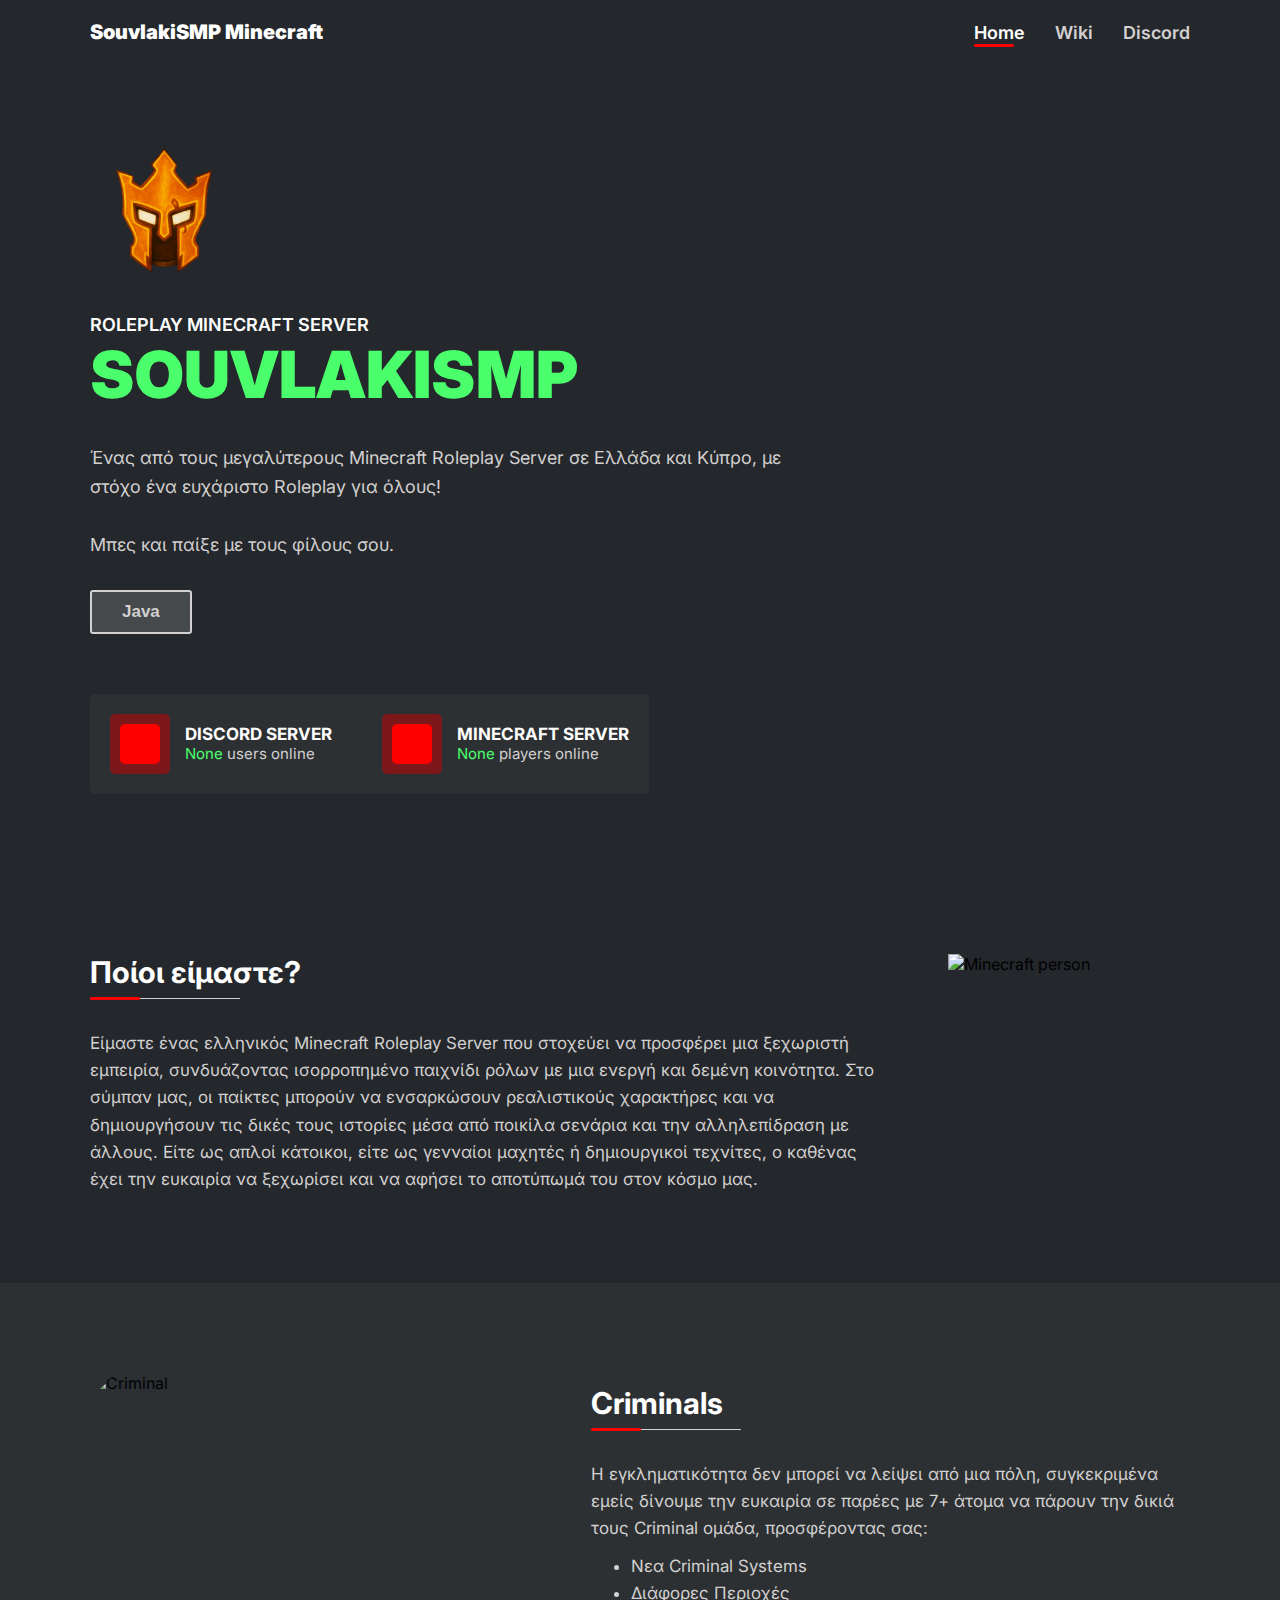
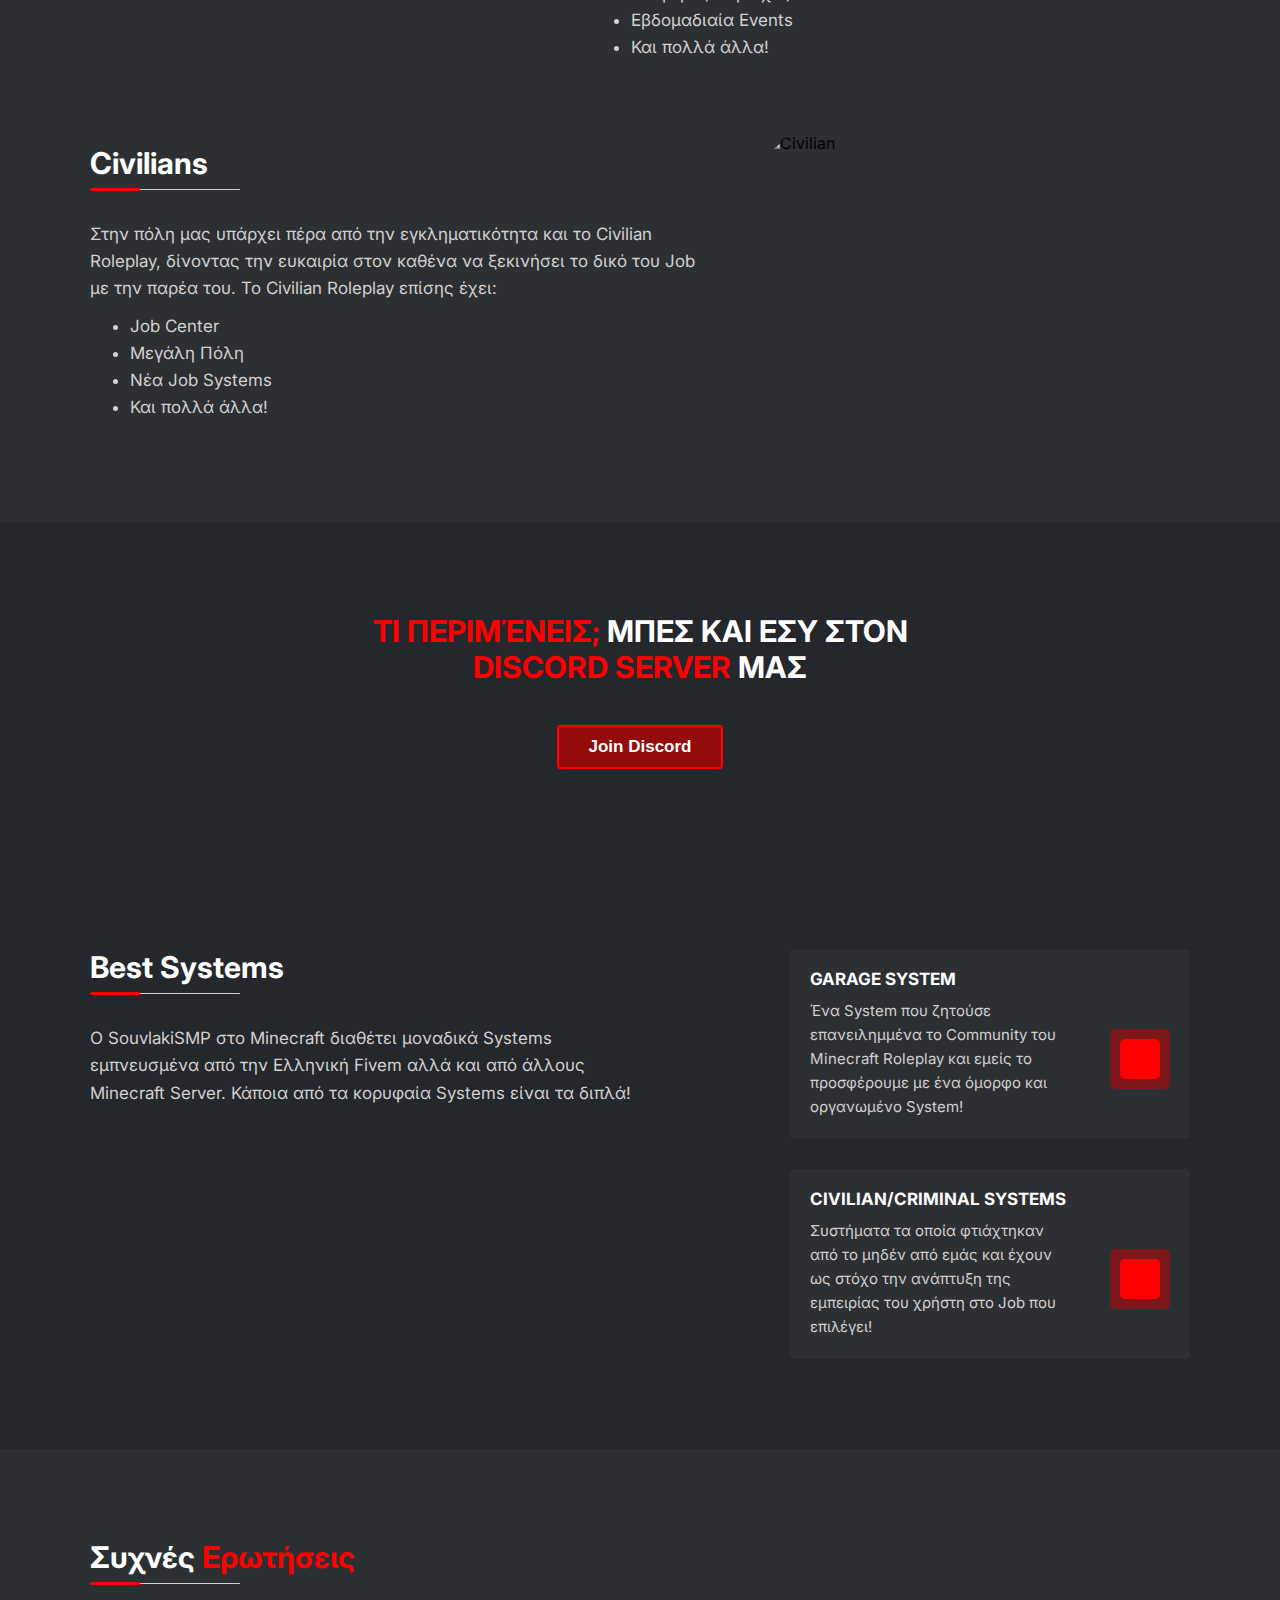
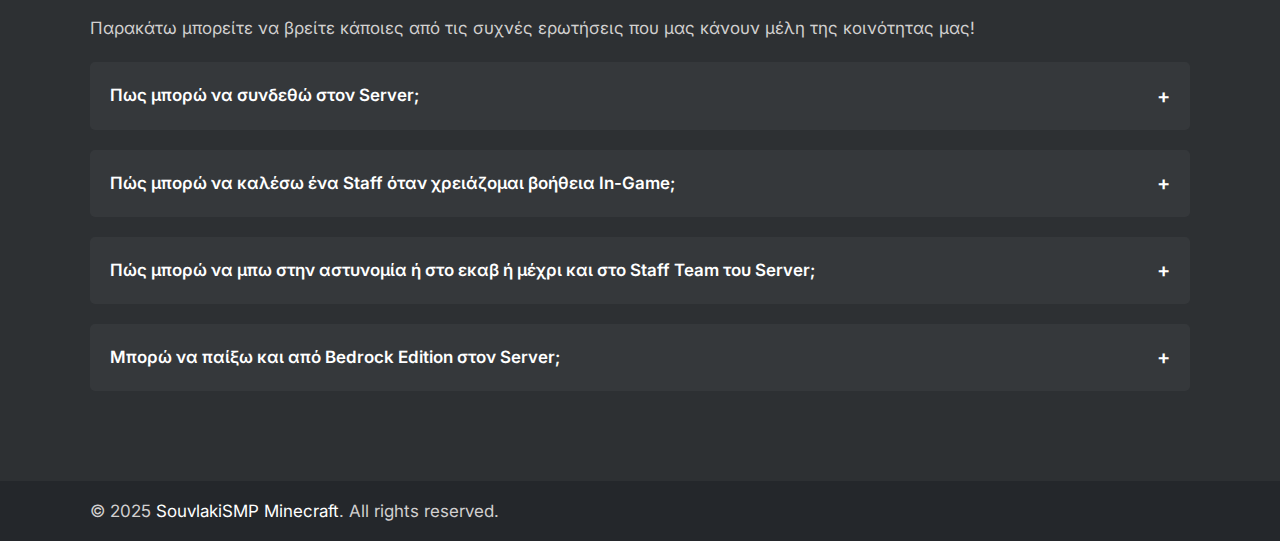
==== index.html @ 3888d5bf "index.html" ====
<!doctype html>
<html lang="en">
<head>
    <meta charset="UTF-8">
    <meta name="viewport" content="width=device-width, user-scalable=no, initial-scale=1.0, maximum-scale=1.0, minimum-scale=1.0">
    <meta http-equiv="X-UA-Compatible" content="ie=edge">

    <link rel="icon" href="images/logo.png">
    <meta name="description" content="One of the biggest Minecraft Roleplay Servers in Greece and Cyprus!">
    <meta name="author" content="Greep Project">

    <link rel="stylesheet" href="global.css">
    <link rel="stylesheet" href="home.css">

    <title>Souvlaki SMP Minecraft | Home</title>
</head>
<body>
    <!--Navbar-->
    <div class="navbar">
        <div class="menu-mobile">
            <a href='/'>
                <div class="logo">
                    <h3 class="server-name">ExampleName</h3>
                </div>
            </a>

            <div class="hamburger">
                <i class="fa-solid fa-bars"></i>
            </div>
        </div>
        <div class="links">
            <a href="#" class="link active">Home</a>
            <a class='link' href='/wiki'>Wiki</a>
            <a href="https://dsc.gg/souvlaki" class="link">Discord</a>
        </div>
    </div>

    <!--Header-->
    <section id="header">
        <div class="content">
            <div class="left">
                <img src="images/logo.png" alt="Server logo" class="logo-img logo-img-header">
                <div class="server-name">
                    <p>Roleplay Minecraft Server</p>
                    <h1 class="minecraft-server-ip">Souvlaki SMP</h1>
                </div>
                <p class="server-description">
                    Ένας από τους μεγαλύτερους Minecraft Roleplay Server σε Ελλάδα και Κύπρο, με στόχο ένα ευχάριστο Roleplay για όλους!
                    <br><br>Μπες και παίξε με τους φίλους σου.
                </p>
                <div class="buttons">
                    <a href="https://java-for-minecraft.com/en/"><button class="how-to-join">Java</button></a>
                </div>
                <p class="ip-copied">Started downloading the Launcher!</p>
            </div>

            <div class="right">

                <div class="stats">
                    <div class="stat">
                        <div class="icon">
                            <i class="fa-brands fa-discord"></i>
                        </div>
                        <div class="texts">
                            <h5 class="stat-title">Discord server</h5>
                            <p><span class="stat-number discord-online-users">None</span> users online</p>
                        </div>
                    </div>
                    <div class="stat">
                        <div class="icon">
                            <i class="fa-solid fa-server"></i>
                        </div>
                        <div class="texts">
                            <h5 class="stat-title">Minecraft server</h5>
                            <p><span class="stat-number minecraft-online-players">None</span> players online</p>
                        </div>
                    </div>
                </div>
            </div>
        </div>
    </section>

    <!--About us-->
    <section id="about">
        <div class="content">
            <div class="left">
                <h2 class="section-title">Ποίοι είμαστε?</h2>
                <p class="about-us">Είμαστε ένας ελληνικός Minecraft Roleplay Server που στοχεύει να προσφέρει μια ξεχωριστή εμπειρία, συνδυάζοντας ισορροπημένο παιχνίδι ρόλων με μια ενεργή και δεμένη κοινότητα. Στο σύμπαν μας, οι παίκτες μπορούν να ενσαρκώσουν ρεαλιστικούς χαρακτήρες και να δημιουργήσουν τις δικές τους ιστορίες μέσα από ποικίλα σενάρια και την αλληλεπίδραση με άλλους. Είτε ως απλοί κάτοικοι, είτε ως γενναίοι μαχητές ή δημιουργικοί τεχνίτες, ο καθένας έχει την ευκαιρία να ξεχωρίσει και να αφήσει το αποτύπωμά του στον κόσμο μας. </p>
            </div>

            <div class="right">
                <img src="images/about-section-person-image.png" alt="Minecraft person">
                <div class="img-background"></div>
            </div>
        </div>
    </section>

    <!--Mini games-->
    <section id="minigames">
        <div class="content miniGames-list">
            <div class="game">
                <img src="images/criminal.png" alt="Criminal">

                <div class="info">
                    <h2 class="section-title">Criminals</h2>
                    <div class="game-description">
                        <p>Η εγκληματικότητα δεν μπορεί να λείψει από μια πόλη, συγκεκριμένα εμείς δίνουμε την ευκαιρία σε παρέες με 7+ άτομα να πάρουν την δικιά τους Criminal ομάδα, προσφέροντας σας:</p>
                        <ul class="services">
                            <li class="service">Νεα Criminal Systems</li>
                            <li class="service">Διάφορες Περιοχές</li>
                            <li class="service">Εβδομαδιαία Events</li>
                            <li class="service">Και πολλά άλλα!</li>
                        </ul>
                    </div>
                </div>
            </div>

            <div class="game">
                <img src="images/civilian.png" alt="Civilian">

                <div class="info">
                    <h2 class="section-title">Civilians
                    </h2>
                    <div class="game-description">
                        <p>Στην πόλη μας υπάρχει πέρα από την εγκληματικότητα και το Civilian Roleplay, δίνοντας την ευκαιρία στον καθένα να ξεκινήσει το δικό του Job με την παρέα του. Το Civilian Roleplay επίσης έχει:</p>
                        <ul class="services">
                            <li class="service">Job Center</li>
                            <li class="service">Μεγάλη Πόλη</li>
                            <li class="service">Νέα Job Systems</li>
                            <li class="service">Και πολλά άλλα!</li>
                        </ul>
                    </div>
                </div>
            </div>
        </div>
    </section>

    <!--Discord-->
    <section id="discord">
        <div class="content">
            <h2 class="section-title"><span>ΤΙ ΠΕΡΙΜΈΝΕΙΣ;</span> ΜΠΕΣ ΚΑΙ ΕΣΥ ΣΤΟΝ<br> <span>DISCORD SERVER</span> ΜΑΣ</h2>
            <a href="https://dsc.gg/souvlaki" class="discord-link"><button class="join-discord">Join Discord</button></a>
        </div>
    </section>

    <!--Vote (max 2 vote sites)-->
    <section id="vote">
        <div class="content">
            <div class="info">
                <h2 class="section-title">Best Systems</h2>
                <p class="section-description">Ο  SouvlakiSMP στο Minecraft διαθέτει μοναδικά Systems εμπνευσμένα από την Ελληνική Fivem αλλά και από άλλους Minecraft Server. Κάποια από τα κορυφαία Systems είναι τα διπλά!</p>
            </div>

            <div class="links voteLinks">
                <a href="#" class="url">
                    <div class="link">
                        <h5>garage system</h5>
                        <div class="link-description">
                            <p class="description">Ένα System που ζητούσε επανειλημμένα το Community του Minecraft Roleplay και εμείς το προσφέρουμε με ένα όμορφο και οργανωμένο System!</p>
                            <div class="icon">
                                <i class="fa-solid fa-circle-arrow-right"></i>
                            </div>
                        </div>
                    </div>
                </a>

                <a href="#" class="url">
                    <div class="link">
                        <h5>Civilian/Criminal Systems</h5>
                        <div class="link-description">
                            <p class="description">Συστήματα τα οποία φτιάχτηκαν από το μηδέν από εμάς και έχουν ως στόχο την ανάπτυξη της εμπειρίας του χρήστη στο Job που επιλέγει!</p>
                            <div class="icon">
                                <i class="fa-solid fa-circle-arrow-right"></i>
                            </div>
                        </div>
                    </div>
                </a>
            </div>
        </div>
    </section>

    <!--FAQs-->
    <section id="faq">
        <div class="content">
            <div class="info">
                <h2 class="section-title">Συχνές <span>Ερωτήσεις</span></h2>
                <p class="section-description">Παρακάτω μπορείτε να βρείτε κάποιες από τις συχνές ερωτήσεις που μας κάνουν μέλη της κοινότητας μας!</p>
            </div>

            <div class="accordion faqList">
                <div class="accordion-item">
                    <div class="accordion-item-header">
                        Πως μπορώ να συνδεθώ στον Server;
                    </div>
                    <div class="accordion-item-body">
                        <div class="accordion-item-body-content">
                            Κατεβάζοντας το Launcher από το παραπάνω κουμπί της ιστοσελίδας (σε περίπτωση που δεν έχετε Java πρέπει να κατεβάσετε και το Java - είναι το διπλανό κουμπί). Αυτόματα όταν κατεβάσετε το Launcher θα σας κατέβουν τα αρχεία του Server. Τέλος τρέχοντας το Launcher και πατώντας το κουμπί Connect μπαίνετε στον Server μας!
                        </div>
                    </div>
                </div>

                <div class="accordion-item">
                    <div class="accordion-item-header">
                        Πώς μπορώ να καλέσω ένα Staff όταν χρειάζομαι βοήθεια In-Game;
                    </div>
                    <div class="accordion-item-body">
                        <div class="accordion-item-body-content">
                            Μπορείς να κάνεις το command /report και κάποιο staff θα σε εξυπηρέτηση σύντομα.
                        </div>
                    </div>
                </div>

                <div class="accordion-item">
                    <div class="accordion-item-header">
                        Πώς μπορώ να μπω στην αστυνομία ή στο εκαβ ή μέχρι και στο Staff Team του Server;
                    </div>
                    <div class="accordion-item-body">
                        <div class="accordion-item-body-content">
                            Κάνοντας μια αίτηση. Τις αιτήσεις μπορείς να τις βρεις στον Discord Server μας.
                        </div>
                    </div>
                </div>

                <div class="accordion-item">
                    <div class="accordion-item-header">
                        Μπορώ να παίξω και από Bedrock Edition στον Server;
                    </div>
                    <div class="accordion-item-body">
                        <div class="accordion-item-body-content">
                            Δυστυχώς δεν μπορείς να παίξεις καθώς το λογισμικό του Server δεν υποστηρίζει αυτήν την λειτουργία προς το παρόν.
                        </div>
                    </div>
                </div>
            </div>
        </div>
    </section>

    <!--Footer-->
    <footer id="footer">
        <p class="copyright">&copy; 2025 <span class="server-name-footer">SouvlakiSMP Minecraft</span>. All rights reserved.</p>
        <div class="social-links">
            <a href="https://www.tiktok.com/@mostwanted_minecraft?_t=ZN-8vSM2s3spbK&_r=1" class="link tiktok-link"><i class="fa-brands fa-tiktok"></i></a>
            <a href="https://discord.gg/XGAUFCphBN" class="link discord-link-footer"><i class="fa-brands fa-discord"></i></a>
        </div>
    </footer>
</body>
<script src="script.js"></script>
<script src="https://kit.fontawesome.com/cbf5ee59c8.js" crossorigin="anonymous"></script>
</html>
---- global.css ----
@import url('https://fonts.googleapis.com/css2?family=Inter:wght@100;200;300;400;500;600;700;800;900&display=swap'); /*font-family: 'Inter', sans-serif;*/

* {
  margin: 0;
  padding: 0;
  box-sizing: border-box;
  scroll-behavior: smooth;
}

:root {
  --main-font: 'Inter', sans-serif;
  --main-color: #ff0000;
  --background-color: #24272B;
  --white-color: #FFFFFF;
  --black-color: #000000;
  --description-color: #D2D0D0;

  --green-color: #4AFF6B;
  --ip-copied-background: rgba(74, 255, 107, 0.17);
  --ip-copied-icon-background: rgba(74, 255, 107, 0.5);

  --copy-ip-button-background: rgba(197, 0, 0, 0.7);
  --how-to-join-button-background: rgba(210, 208, 208, 0.2);
  --stats-background: rgba(210, 208, 208, 0.05);
  --stat-icon-background-2: rgba(204, 0, 0, 0.5);

  --scroll-bar: rgba(210, 208, 208, 0.3);
  --scroll-bar-hover: #555555FF;

  --red-color: #FF7C7C;
  --warning-background: rgba(255, 124, 124, 0.17);
  --warning-icon-background: rgba(255, 124, 124, 0.5);
  --warning-color: #F5C1C1;

  /*Admin-Team rank colors*/
  --default-rank-color: rgba(210, 208, 208, 0.3);
}

body {
  background: var(--background-color);
  font-family: var(--main-font);
}

/*Navbar*/
.navbar {
  display: flex;
  width: 100%;
  flex-direction: row;
  justify-content: space-between;
  align-items: center;
  padding: 20px 150px;
  background: var(--background-color);
  transition: 0.3s ease-in-out;
}

.navbar a {
  text-decoration: none;
}

.navbar .menu-mobile {
  display: flex;
  flex-direction: row;
  justify-content: space-between;
  align-items: center;
}

.navbar .menu-mobile .logo {
  display: flex;
  flex-direction: row;
  justify-content: left;
  align-items: center;
  gap: 10px;
}

.navbar .menu-mobile .logo img {
  max-width: 40px;
  height: auto;
}

.navbar .menu-mobile .logo h3 {
  color: var(--white-color);
  font-weight: 900;
  font-size: 20px;
}

.navbar .links {
  display: flex;
  flex-direction: row;
  gap: 30px;
  transition: 0.3s ease-in-out;
}

.navbar .links .link {
  color: var(--description-color);
  font-size: 18px;
  font-weight: 600;
  text-decoration: none;
  position: relative;
  transition: 0.2s;
}

.navbar .links .link.active {
  color: var(--white-color);
}

.navbar .links .link.active::after {
  content: "";
  position: absolute;
  bottom: -4px;
  left: 0;
  width: 40px;
  height: 3px;
  border-radius: 5px;
  background: var(--main-color);
}

.navbar .links .link:not(.active):hover {
  color: var(--white-color);
}

.navbar .menu-mobile .hamburger {
  color: var(--white-color);
  font-size: 20px;
  cursor: pointer;
  transition: 0.5s;
  display: none;
}

.navbar .menu-mobile .hamburger:hover {
  opacity: 0.8;
}

.navbar.active {
  max-height: 1000px;
}

.navbar.active .links {
  opacity: 1;
  z-index: 2;
}

/*Footer*/
#footer {
  padding: 20px 150px;
  width: 100%;
  display: flex;
  flex-direction: row;
  justify-content: space-between;
}

#footer p {
  color: var(--description-color);
  font-size: 17px;
}

#footer p span {
  color: var(--white-color);
}

#footer .social-links {
  display: flex;
  flex-direction: row;
  gap: 15px;
}

#footer .social-links .link {
  color: var(--description-color);
  text-decoration: none;
  font-size: 20px;
  transition: 0.2s;
}

#footer .social-links .link:hover {
  color: var(--white-color);
}

/*Scrollbar*/
::-webkit-scrollbar {
  width: 5px;
}

::-webkit-scrollbar-track {
  background: var(--stats-background);
}

::-webkit-scrollbar-thumb {
  background: var(--scroll-bar);
}

::-webkit-scrollbar-thumb:hover {
  background: var(--scroll-bar-hover);
}

/*Other*/
section:not(#header) .content {
  padding: 90px 150px;
  width: 100%;
}

/*Responsive*/
@media screen and (max-width: 1625px) {
  .navbar {
    padding: 20px 90px;
  }
}

@media screen and (max-width: 819px) {
  .navbar {
    padding: 20px 30px;
  }
}

@media screen and (max-width: 867px) {
  .navbar {
    flex-direction: column;
    gap: 30px;
    max-height: 90px;
  }

  .navbar .menu-mobile {
    width: 100%;
  }

  .navbar .menu-mobile .hamburger {
    display: flex;
  }

  .navbar .links {
    flex-direction: column;
    order: 2;
    width: 100%;
    opacity: 0;
    z-index: -1;
  }
}

@media screen and (max-width: 1625px) {
  section:not(#header) .content {
    padding: 90px;
  }

  #footer {
    padding: 20px 90px;
  }
}

@media screen and (max-width: 819px) {
  section:not(#header) .content {
    padding: 50px 30px;
  }

  #footer {
    padding: 20px 30px;
  }
}

@media screen and (max-width: 564px) {
  #footer {
    flex-direction: column;
    gap: 30px;
    align-items: center;
    justify-content: center;
    text-align: center;
  }
}
---- home.css ----
@import "css/global.css";

/*Header*/
#header {
    background: url("images/banner.png") no-repeat fixed center;
    min-width: 100%;
    min-height: 800px;
    height: 80vh;
    background-size: cover;
    -moz-background-size: cover;
    -o-background-size: cover;
    -webkit-background-size: cover;
    z-index: 0;
    display: flex;
    align-items: center;
    opacity: 1;
}

#header .content {
    display: flex;
    flex-direction: row;
    justify-content: space-between;
    align-items: center;
    padding: 150px;
    width: 100%;
    height: 620px;
    position: relative;
}

#header .content .left .ip-copied {
    color: var(--green-color);
    background: var(--ip-copied-background);
    padding: 10px 20px;
    width: fit-content;
    border-radius: 5px;
    font-size: 17px;
    display: none;
}

#header .content .left .ip-copied.active {
    display: flex;
}

#header .content .left .ip-copied.error {
    background: var(--warning-background);
    color: var(--red-color);
}

#header .content .left {
    display: flex;
    flex-direction: column;
    gap: 20px;
}

#header .content .left .server-name {
    display: flex;
    flex-direction: column;
}

#header .content .left .server-name p {
    color: var(--white-color);
    text-transform: uppercase;
    font-size: 18px;
    font-weight: 600;
}

#header .content .left .server-name h1 {
    color: var(--green-color);
    text-transform: uppercase;
    font-size: 65px;
    font-weight: 900;
}

#header .content .left .server {
    color: var(--main-color);
    text-transform: uppercase;
    font-size: 50px;
    font-weight: 600;
}

#header .content .left .server-name2 {
    color: var(--white-color);
    text-transform: uppercase;
    font-size: 18px;
    font-weight: 400;
}

#header .content .left .server-description {
    color: var(--description-color);
    font-size: 18px;
    font-weight: 400;
    max-width: 700px;
    line-height: 1.6;
}

#header .content .left .buttons {
    display: flex;
    flex-direction: row;
    gap: 20px;
}

#header .content .left .buttons .copy-ip {
    background: var(--copy-ip-button-background);
    border: 2px solid var(--main-color);
    border-radius: 3px;
    padding: 10px 30px;
    color: var(--white-color);
    font-size: 17px;
    font-weight: 600;
    cursor: pointer;
    transition: 0.2s;
}

#header .content .left .buttons .copy-ip:hover {
    opacity: 0.8;
}

#header .content .left .buttons .how-to-join {
    background: var(--how-to-join-button-background);
    border: 2px solid var(--description-color);
    border-radius: 3px;
    padding: 10px 30px;
    color: var(--description-color);
    font-size: 17px;
    font-weight: 600;
    cursor: pointer;
    transition: 0.2s;
    width: 100%;
}

#header .content .left .buttons .how-to-join:hover {
    opacity: 0.8;
}

#header .content .right {
    display: flex;
    flex-direction: column;
    justify-content: space-between;
    align-items: center;
    height: 100%;
}

#header .content .left .logo-img {
    max-width: 150px;
    transform: translatey(0px);
    animation: float 4s ease-in-out infinite;
}

#header .content .right .stats {
    display: flex;
    flex-direction: row;
    gap: 50px;
    background: var(--stats-background);
    padding: 20px;
    border-radius: 5px;
}

#header .content .right .stats .stat {
    display: flex;
    flex-direction: row;
    gap: 15px;
    justify-content: center;
    align-items: center;
}

#header .content .right .stats .stat .icon {
    border-radius: 5px;
    background: var(--stat-icon-background-2);
    padding: 10px;
    transition: .2s ease-in-out;
}

#header .content .right .stats .stat .icon i {
    display: flex;
    justify-content: center;
    align-items: center;
    width: 40px;
    height: 40px;
    font-size: 20px;
    position: relative;
    background: var(--main-color);
    color: var(--white-color);
    border-radius: 5px;
}

#header .content .right .stats .stat:hover .icon {
    transform: scale(1.1);
}

#header .content .right .stats .stat .texts {
    height: 100%;
    display: flex;
    flex-direction: column;
    justify-content: center;
}

#header .content .right .stats .stat .texts h5 {
    color: var(--white-color);
    text-transform: uppercase;
    font-size: 17px;
    font-weight: 700;
}

#header .content .right .stats .stat .texts p {
    color: var(--description-color);
    font-size: 15px;
    font-weight: 400;
}

#header .content .right .stats .stat .texts p span {
    color: var(--green-color);
}

/*About*/
#about .content {
    display: flex;
    flex-direction: row;
    justify-content: space-between;
    width: 100%;
}

#about .content .left {
    display: flex;
    flex-direction: column;
    height: 100%;
    justify-content: space-between;
    gap: 40px;
}

#about .content .left .section-title {
    font-size: 30px;
    font-weight: 700;
    color: var(--white-color);
    position: relative;
}

#about .content .left .section-title::before {
    content: "";
    position: absolute;
    bottom: -9px;
    left: 0;
    width: 150px;
    height: 1px;
    border-radius: 5px;
    background: var(--description-color);
}

#about .content .left .section-title::after {
    content: "";
    position: absolute;
    bottom: -10px;
    left: 0;
    width: 50px;
    height: 3px;
    border-radius: 5px;
    background: var(--main-color);
}


#about .content .left .about-us {
    color: var(--description-color);
    font-size: 17px;
    max-width: 80%;
    line-height: 1.6;
}

#about .content .right {
    display: flex;
    justify-content: end;
    align-items: center;
    height: 100%;
    position: relative;
    width: 100%;
}

#about .content .right img {
    width: auto;
    max-height: 250px;
    position: relative;
    z-index: 1;
    right: 100px;
}

#about .content .right .img-background {
    position: absolute;
    width: 210px;
    height: calc(100% - 40px);
    border-radius: 40px 3px;
    background: var(--main-color);
    z-index: 0;
    bottom: 5px;

}

/*Mini games*/
#minigames {
    background: var(--stats-background);
}

#minigames .content {
    display: flex;
    flex-direction: column;
    gap: 60px;
}

#minigames .content .game {
    display: flex;
    flex-direction: row;
    width: 100%;
    justify-content: space-between;
    align-items: center;
    gap: 60px;
}

#minigames .content .game:nth-child(even) img{
    order: 1;
}

#minigames .content .game:nth-child(even) img:hover {
    transform: rotate(2deg);
}

#minigames .content .game img {
    width: 100%;
    height: 300px;
    object-fit: cover;
    border-radius: 40px 3px;
    transition: 0.2s;
}

#minigames .content .game img:hover {
    transform: rotate(-1deg);
}

#minigames .content .game .info {
    display: flex;
    flex-direction: column;
    gap: 40px;
}

#minigames .content .game .info .section-title {
    font-size: 30px;
    font-weight: 700;
    color: var(--white-color);
    position: relative;
}

#minigames .content .game .info .section-title::before {
    content: "";
    position: absolute;
    bottom: -9px;
    left: 0;
    width: 150px;
    height: 1px;
    border-radius: 5px;
    background: var(--description-color);
}

#minigames .content .game .info .section-title::after {
    content: "";
    position: absolute;
    bottom: -10px;
    left: 0;
    width: 50px;
    height: 3px;
    border-radius: 5px;
    background: var(--main-color);
}

#minigames .content .game .info .game-description {
    color: var(--description-color);
    font-size: 17px;
    line-height: 1.6;
}

#minigames .content .game .info .game-description ul {
    padding: 10px 0 0 40px;
}

/*Discord*/
#discord {
    background: url("../../images/mw-site-banner.png") no-repeat fixed center;
    min-width: 100%;
    height: 100%;
    background-size: cover;
    -moz-background-size: cover;
    -o-background-size: cover;
    -webkit-background-size: cover;
    z-index: 0;
    display: flex;
    align-items: center;
}

#discord .content {
    display: flex;
    flex-direction: column;
    justify-content: center;
    align-items: center;
    gap: 40px;
}

#discord .content .section-title {
    font-size: 30px;
    font-weight: 700;
    color: var(--white-color);
    position: relative;
    text-align: center;
}

#discord .content .section-title span {
    color: var(--main-color);
}

#discord .content .join-discord {
    background: var(--copy-ip-button-background);
    border: 2px solid var(--main-color);
    border-radius: 3px;
    padding: 10px 30px;
    color: var(--white-color);
    font-size: 17px;
    font-weight: 600;
    cursor: pointer;
    transition: 0.2s;
}

#discord .content .join-discord:hover {
    opacity: 0.8;
}

#discord .content .join-discord a {
    text-decoration: none;
    color: var(--white-color);
}

/*Vote*/
#vote .content {
    display: flex;
    flex-direction: row;
    justify-content: space-between;
    width: 100%;
}

#vote .content .info {
    display: flex;
    flex-direction: column;
    gap: 40px;
    flex: 1;
}

#vote .content .info .section-title {
    font-size: 30px;
    font-weight: 700;
    color: var(--white-color);
    position: relative;
}

#vote .content .info .section-title::before {
    content: "";
    position: absolute;
    bottom: -9px;
    left: 0;
    width: 150px;
    height: 1px;
    border-radius: 5px;
    background: var(--description-color);
}

#vote .content .info .section-title::after {
    content: "";
    position: absolute;
    bottom: -10px;
    left: 0;
    width: 50px;
    height: 3px;
    border-radius: 5px;
    background: var(--main-color);
}


#vote .content .info .section-description {
    color: var(--description-color);
    font-size: 17px;
    max-width: 80%;
    line-height: 1.6;
}

#vote .content .links {
    display: flex;
    flex-direction: row;
    gap: 30px;
    align-items: center;
}

#vote .content .links .url {
    text-decoration: none;
}

#vote .content .links .url:hover .link .link-description .icon {
    transform: scale(1.1);
}

#vote .content .links .link {
    display: flex;
    flex-direction: column;
    gap: 10px;
    background: var(--stats-background);
    padding: 20px;
    border-radius: 5px;
    max-width: 400px;
}

#vote .content .links .link h5 {
    color: var(--white-color);
    text-transform: uppercase;
    font-size: 17px;
    font-weight: 700;
}

#vote .content .links .link .link-description {
    display: flex;
    flex-direction: row;
    align-items: center;
    gap: 50px;
}

#vote .content .links .link .link-description .description {
    color: var(--description-color);
    font-size: 15px;
    font-weight: 400;
    line-height: 1.6;
}

#vote .content .links .link .link-description .icon {
    border-radius: 5px;
    background: var(--stat-icon-background-2);
    padding: 10px;
    transition: 0.2s ease-in-out;
}

#vote .content .links .link .link-description .icon i {
    display: flex;
    justify-content: center;
    align-items: center;
    width: 40px;
    height: 40px;
    font-size: 20px;
    position: relative;
    background: var(--main-color);
    color: var(--white-color);
    border-radius: 5px;
}

/*FAQ*/
#faq {
    background: var(--stats-background);
}

#faq .content {
    display: flex;
    flex-direction: column;
    gap: 20px;
}

#faq .content .info {
    display: flex;
    flex-direction: column;
    gap: 40px;
}

#faq .content .info .section-title {
    font-size: 30px;
    font-weight: 700;
    color: var(--white-color);
    position: relative;
}

#faq .content .info .section-title::before {
    content: "";
    position: absolute;
    bottom: -9px;
    left: 0;
    width: 150px;
    height: 1px;
    border-radius: 5px;
    background: var(--description-color);
}

#faq .content .info .section-title::after {
    content: "";
    position: absolute;
    bottom: -10px;
    left: 0;
    width: 50px;
    height: 3px;
    border-radius: 5px;
    background: var(--main-color);
}

#faq .content .info .section-title span {
    color: var(--main-color);
}

#faq .content .info .section-description {
    color: var(--description-color);
    font-size: 17px;
    line-height: 1.6;
    max-width: 70%;
}

#faq .content .accordion {
    display: flex;
    flex-direction: column;
    gap: 20px;
}

#faq .content .accordion .accordion-item {
    background: var(--stats-background);
    border-radius: 5px;
}

#faq .content .accordion .accordion-item .accordion-item-header {
    padding: 20px 50px 20px 20px;
    line-height: 1.6;
    font-weight: 600;
    display: flex;
    align-items: center;
    position: relative;
    cursor: pointer;
    color: var(--white-color);
    font-size: 17px;
}

#faq .content .accordion .accordion-item .accordion-item-header::after {
    content: "\002B";
    font-size: 20px;
    position: absolute;
    right: 20px;
}

#faq .content .accordion .accordion-item .accordion-item-header.active::after {
    content: "\2212";
}

#faq .content .accordion .accordion-item .accordion-item-body {
    max-height: 0;
    overflow: hidden;
    transition: 0.2s ease-in-out;
}

#faq .content .accordion .accordion-item .accordion-item-body .accordion-item-body-content {
    padding: 20px;
    line-height: 1.6;
    border-top: 1px solid var(--stats-background);
    color: var(--description-color);
}

/*Animations*/
@keyframes float {
    0% {
        transform: translatey(0px);
    }
    50% {
        transform: translatey(-20px);
    }
    100% {
        transform: translatey(0px);
    }
}

/*Responsive*/
/*Header*/
@media screen and (max-width: 1625px) {
    #header .content {
        padding: 150px 90px;
        align-items: start;
        justify-content: center;
    }
}

@media screen and (max-width: 1361px) {
    #header .content {
        flex-direction: column;
        padding: 120px 90px;
        height: 100%;
        gap: 60px;
    }

    #header .content .left {
        gap: 30px;
        justify-content: left;
    }

    #header .content .right .stats {
        width: fit-content;
    }

    #header .content .right .logo-img {
        display: none;
    }

    @media screen and (min-height: 745px) {
        #header .content {
            justify-content: center;
        }

        #header .content .left {
            height: fit-content;
            justify-content: center;
            gap: 30px;
        }

        #header .content .right {
            height: fit-content;
            justify-content: center;
            gap: 30px;
        }
    }
}

@media screen and (max-width: 819px) {
    #header .content {
        padding: 150px 30px;
    }

    #header .content .left .server-name p {
        font-size: 15px;
    }

    #header .content .left .server-name h1 {
        font-size: 40px;
    }

    #header .content .left .server-description {
        font-size: 16px;
    }

    #header .content .right {
        width: 100%;
    }

    #header .content .right .stats {
        width: 100%;
        justify-content: space-between;
    }
}

@media screen and (max-width: 621px) {
    #header .content .right .stats {
        width: 100%;
        flex-direction: column;
        justify-content: space-between;
        align-items: start;
    }

    #header .content .right .stats .stat:hover .icon {
        transform: scale(1);
    }
}

@media screen and (max-width: 447px) {
    #header .content .left .server-name h1 {
        font-size: 30px;
    }
}

@media screen and (max-width: 383px) {
    #header .content .left .buttons {
        flex-direction: column;
    }
}

/*About us*/
@media screen and (max-width: 1551px) {
    #about .content .left .about-us {
        max-width: 90%;
    }
}

@media screen and (max-width: 1183px) {
    #about .content {
        flex-direction: column;
        gap: 40px;
    }

    #about .content .left .about-us {
        max-width: 100%;
    }

    #about .content .right img {
        margin: auto;
        right: 0;
    }

    #about .content .right .img-background {
        width: 100%;
    }
}

/*Mini games*/
@media screen and (max-width: 1141px) {
    #minigames .content .game {
        flex-direction: column;
        gap: 40px;
    }

    #minigames .content .game:nth-child(even) img{
        order: 0;
    }
}

/*Vote*/
@media screen and (max-width: 1313px) {
    #vote .content .links {
        flex-direction: column;
    }
}

@media screen and (max-width: 909px) {
    #vote .content .links {
        flex-wrap: wrap;
        flex-direction: row;
    }

    #vote .content .links .link {
        max-width: 300px;
    }

    #vote .content {
        flex-direction: column;
        gap: 40px;
    }
}

@media screen and (max-width: 690px) {
    #vote .content .links .link {
        max-width: 100%;
    }
}

/*FAQ*/
@media screen and (max-width: 6729px) {
    #faq .content .info .section-description {
        max-width: 100%;
    }
}
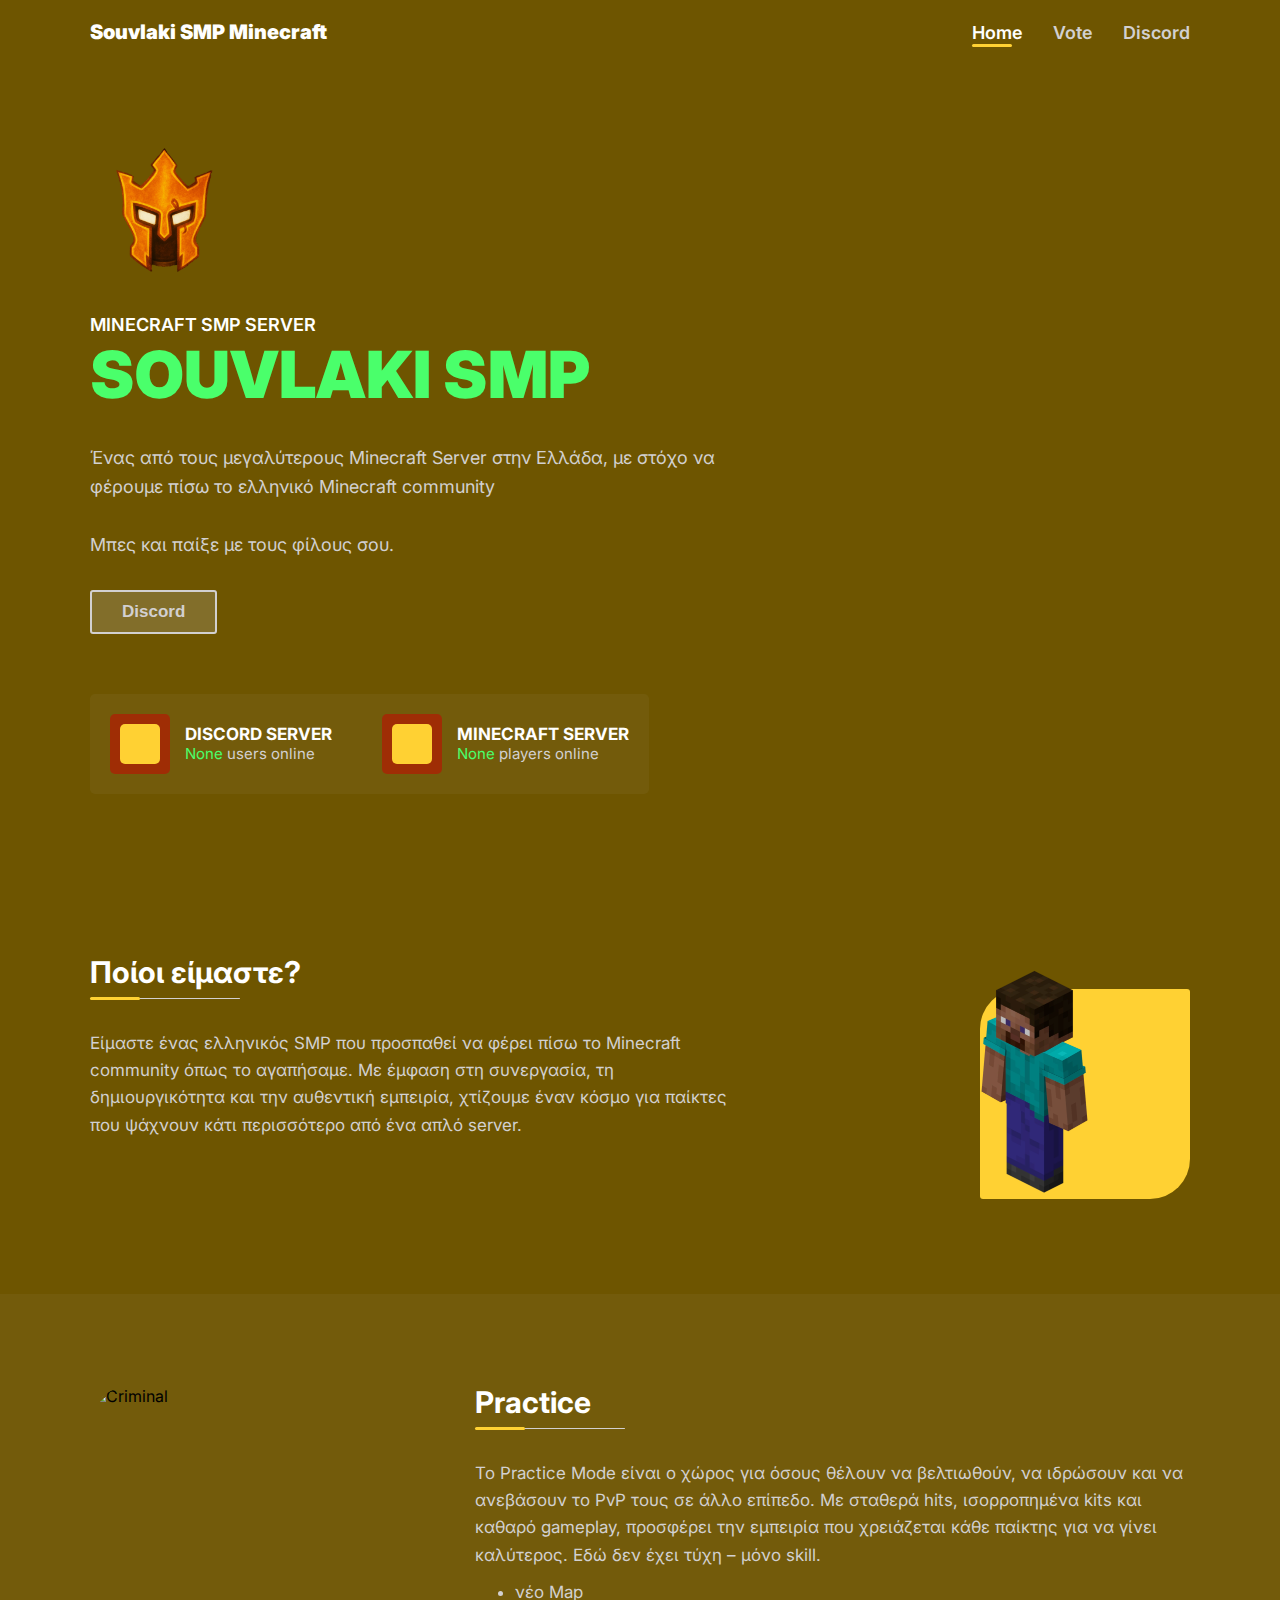
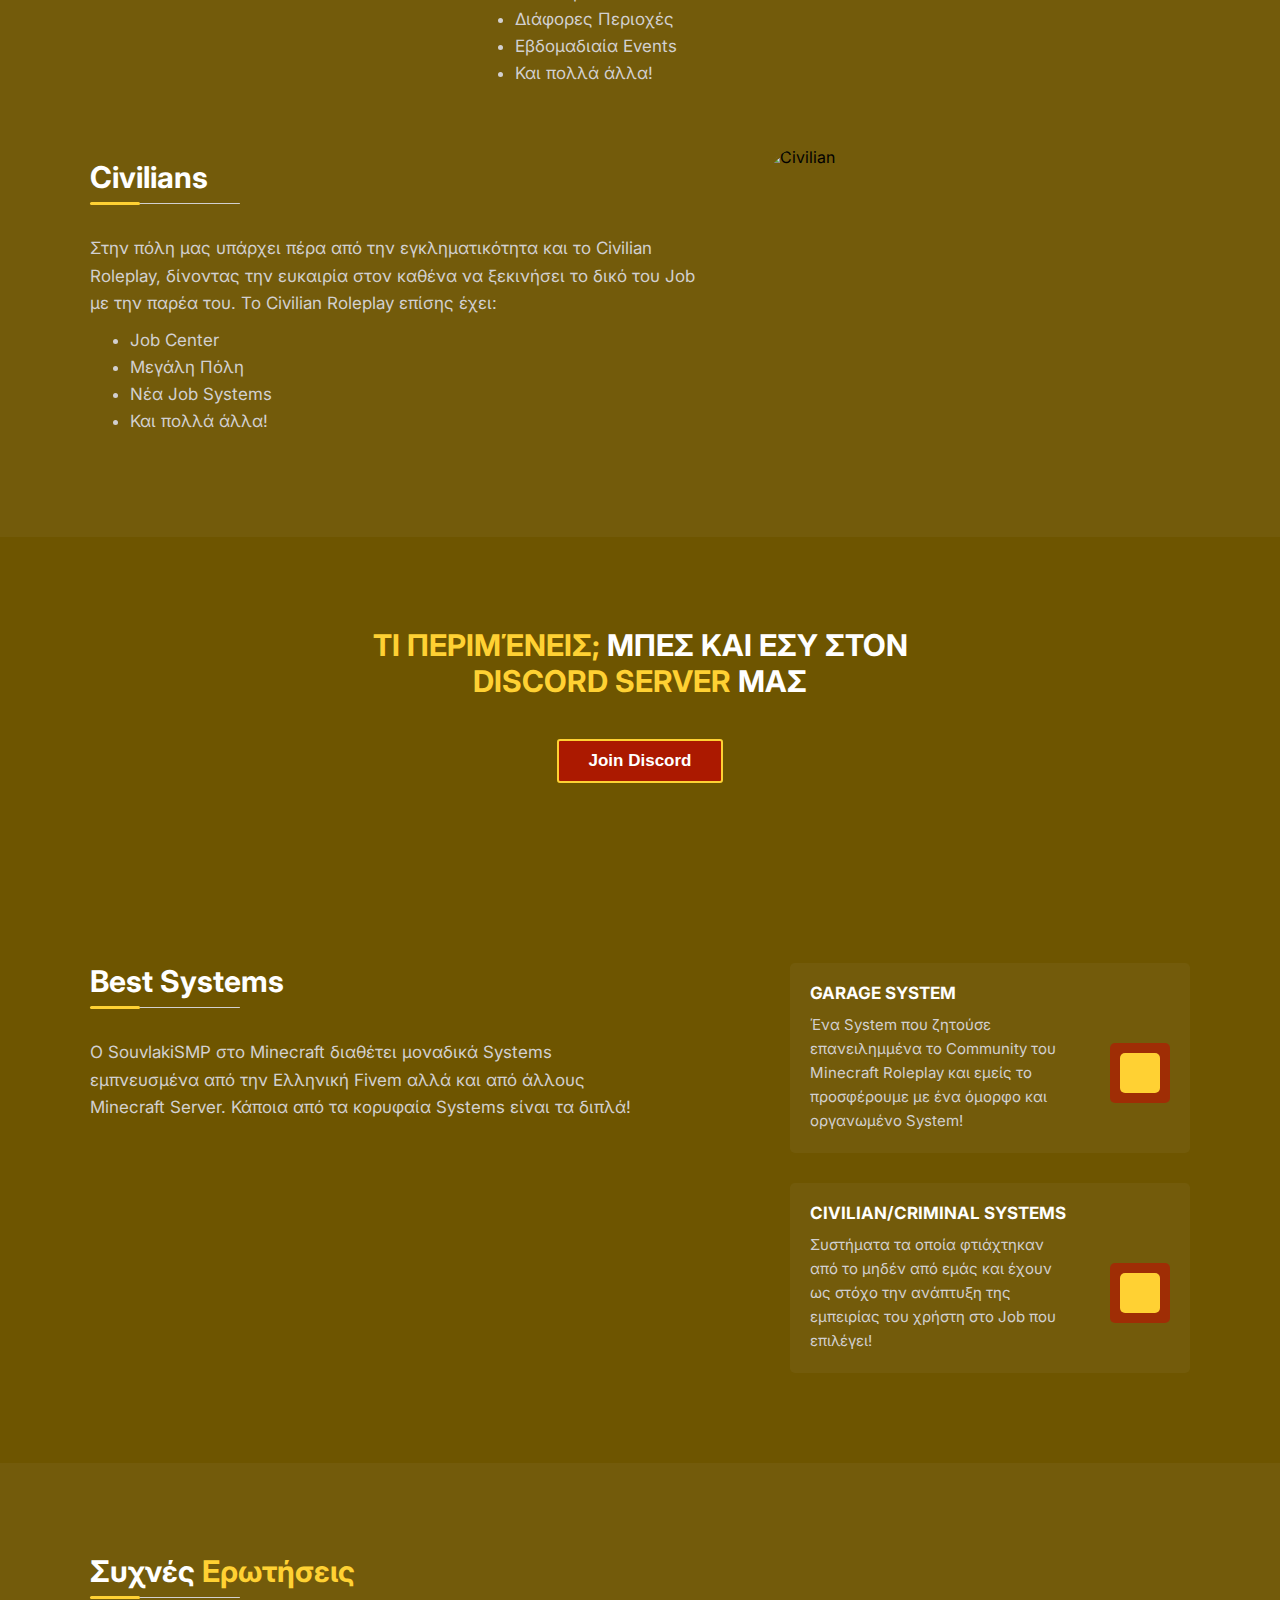
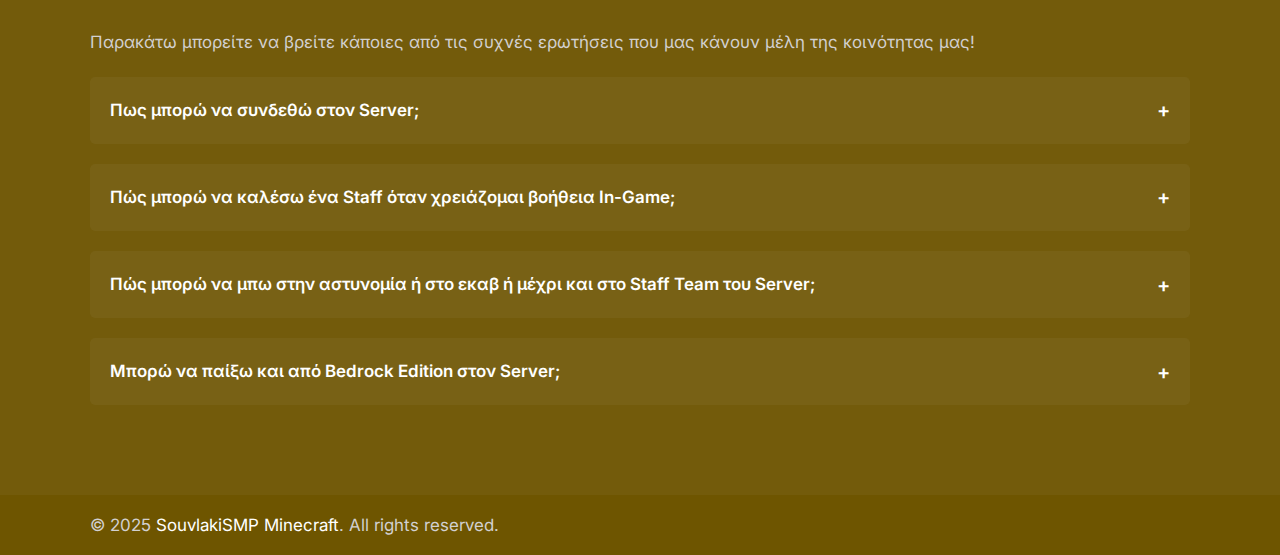
==== commit 4692d283: "index.html" ====
--- a/index.html
+++ b/index.html
@@ -6,8 +6,8 @@
     <meta http-equiv="X-UA-Compatible" content="ie=edge">
 
     <link rel="icon" href="images/logo.png">
-    <meta name="description" content="One of the biggest Minecraft Roleplay Servers in Greece and Cyprus!">
-    <meta name="author" content="Greep Project">
+    <meta name="description" content="One of the best Greek Minecraft Servers in Greece!">
+    <meta name="author" content="DPN">
 
     <link rel="stylesheet" href="global.css">
     <link rel="stylesheet" href="home.css">
@@ -30,7 +30,7 @@
         </div>
         <div class="links">
             <a href="#" class="link active">Home</a>
-            <a class='link' href='/wiki'>Wiki</a>
+            <a class='link' href='/wiki'>Vote</a>
             <a href="https://dsc.gg/souvlaki" class="link">Discord</a>
         </div>
     </div>
@@ -41,17 +41,17 @@
             <div class="left">
                 <img src="images/logo.png" alt="Server logo" class="logo-img logo-img-header">
                 <div class="server-name">
-                    <p>Roleplay Minecraft Server</p>
-                    <h1 class="minecraft-server-ip">Souvlaki SMP</h1>
+                    <p>Minecraft SMP Server</p>
+                    <h1 class="minecraft-server-ip">144.21.34.231:7055</h1>
                 </div>
                 <p class="server-description">
-                    Ένας από τους μεγαλύτερους Minecraft Roleplay Server σε Ελλάδα και Κύπρο, με στόχο ένα ευχάριστο Roleplay για όλους!
+                    Ένας από τους μεγαλύτερους Minecraft Server στην Ελλάδα, με στόχο να φέρουμε πίσω το ελληνικό Minecraft community
                     <br><br>Μπες και παίξε με τους φίλους σου.
                 </p>
                 <div class="buttons">
-                    <a href="https://java-for-minecraft.com/en/"><button class="how-to-join">Java</button></a>
-                </div>
-                <p class="ip-copied">Started downloading the Launcher!</p>
+                    <a href="https://discord.com/invite/7Sh2D8tJkM"><button class="how-to-join">Discord</button></a>
+                </div>
+                <p class="ip-copied">Joined our Disccord server</p>
             </div>
 
             <div class="right">
@@ -85,7 +85,7 @@
         <div class="content">
             <div class="left">
                 <h2 class="section-title">Ποίοι είμαστε?</h2>
-                <p class="about-us">Είμαστε ένας ελληνικός Minecraft Roleplay Server που στοχεύει να προσφέρει μια ξεχωριστή εμπειρία, συνδυάζοντας ισορροπημένο παιχνίδι ρόλων με μια ενεργή και δεμένη κοινότητα. Στο σύμπαν μας, οι παίκτες μπορούν να ενσαρκώσουν ρεαλιστικούς χαρακτήρες και να δημιουργήσουν τις δικές τους ιστορίες μέσα από ποικίλα σενάρια και την αλληλεπίδραση με άλλους. Είτε ως απλοί κάτοικοι, είτε ως γενναίοι μαχητές ή δημιουργικοί τεχνίτες, ο καθένας έχει την ευκαιρία να ξεχωρίσει και να αφήσει το αποτύπωμά του στον κόσμο μας. </p>
+                <p class="about-us">Είμαστε ένας ελληνικός SMP που προσπαθεί να φέρει πίσω το Minecraft community όπως το αγαπήσαμε. Με έμφαση στη συνεργασία, τη δημιουργικότητα και την αυθεντική εμπειρία, χτίζουμε έναν κόσμο για παίκτες που ψάχνουν κάτι περισσότερο από ένα απλό server. </p>
             </div>
 
             <div class="right">
@@ -102,11 +102,11 @@
                 <img src="images/criminal.png" alt="Criminal">
 
                 <div class="info">
-                    <h2 class="section-title">Criminals</h2>
+                    <h2 class="section-title">Practice</h2>
                     <div class="game-description">
-                        <p>Η εγκληματικότητα δεν μπορεί να λείψει από μια πόλη, συγκεκριμένα εμείς δίνουμε την ευκαιρία σε παρέες με 7+ άτομα να πάρουν την δικιά τους Criminal ομάδα, προσφέροντας σας:</p>
+                    </p>Το Practice Mode είναι ο χώρος για όσους θέλουν να βελτιωθούν, να ιδρώσουν και να ανεβάσουν το PvP τους σε άλλο επίπεδο. Με σταθερά hits, ισορροπημένα kits και καθαρό gameplay, προσφέρει την εμπειρία που χρειάζεται κάθε παίκτης για να γίνει καλύτερος. Εδώ δεν έχει τύχη – μόνο skill.</p>
                         <ul class="services">
-                            <li class="service">Νεα Criminal Systems</li>
+                            <li class="service">νέο Map</li>
                             <li class="service">Διάφορες Περιοχές</li>
                             <li class="service">Εβδομαδιαία Events</li>
                             <li class="service">Και πολλά άλλα!</li>
@@ -239,7 +239,7 @@
     <footer id="footer">
         <p class="copyright">&copy; 2025 <span class="server-name-footer">SouvlakiSMP Minecraft</span>. All rights reserved.</p>
         <div class="social-links">
-            <a href="https://www.tiktok.com/@mostwanted_minecraft?_t=ZN-8vSM2s3spbK&_r=1" class="link tiktok-link"><i class="fa-brands fa-tiktok"></i></a>
+            <a href="https://www.tiktok.com/@souvlaki_smp" class="link tiktok-link"><i class="fa-brands fa-tiktok"></i></a>
             <a href="https://discord.gg/XGAUFCphBN" class="link discord-link-footer"><i class="fa-brands fa-discord"></i></a>
         </div>
     </footer>
--- a/global.css
+++ b/global.css
@@ -9,8 +9,8 @@
 
 :root {
   --main-font: 'Inter', sans-serif;
-  --main-color: #ff0000;
-  --background-color: #24272B;
+  --main-color: #ffd133;
+  --background-color: #6e5500;
   --white-color: #FFFFFF;
   --black-color: #000000;
   --description-color: #D2D0D0;
@@ -27,7 +27,7 @@
   --scroll-bar: rgba(210, 208, 208, 0.3);
   --scroll-bar-hover: #555555FF;
 
-  --red-color: #FF7C7C;
+  --yellow-color: #ffd133;
   --warning-background: rgba(255, 124, 124, 0.17);
   --warning-icon-background: rgba(255, 124, 124, 0.5);
   --warning-color: #F5C1C1;
@@ -262,4 +262,4 @@
     justify-content: center;
     text-align: center;
   }
-}+}
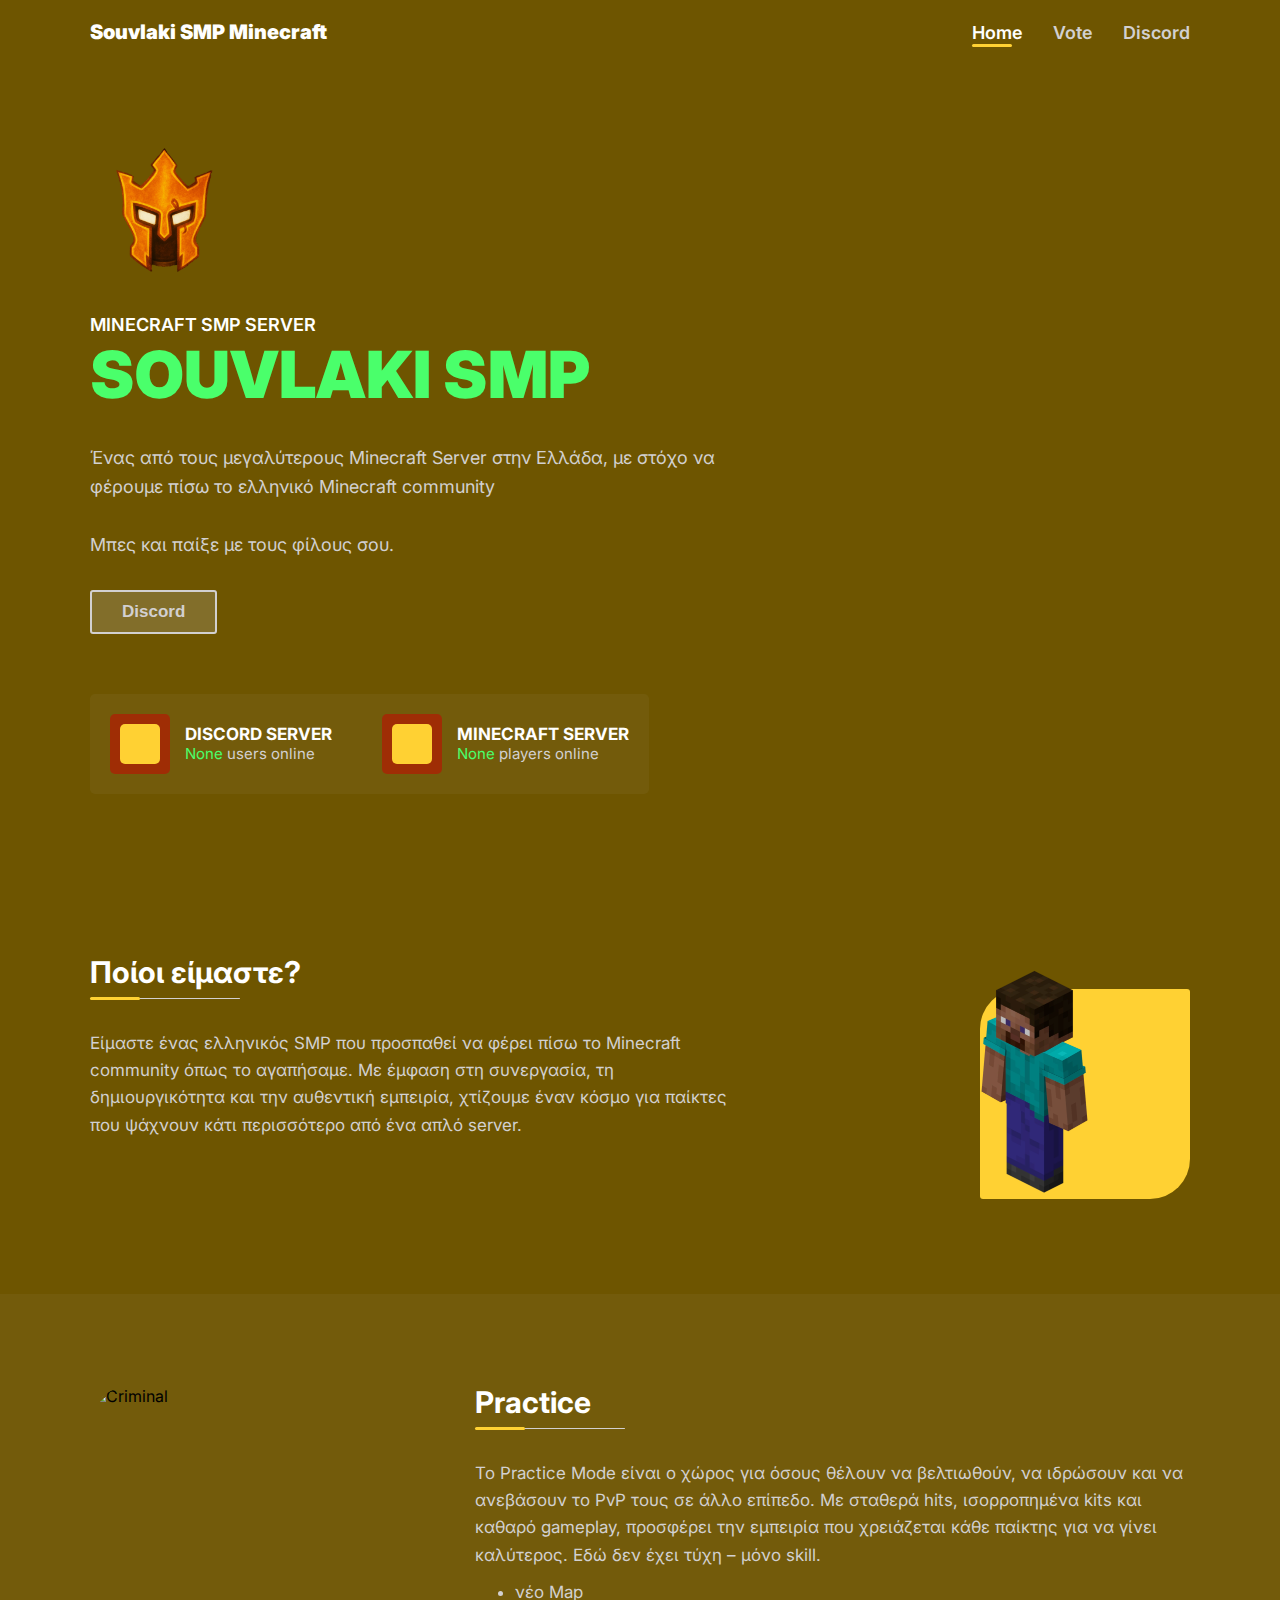
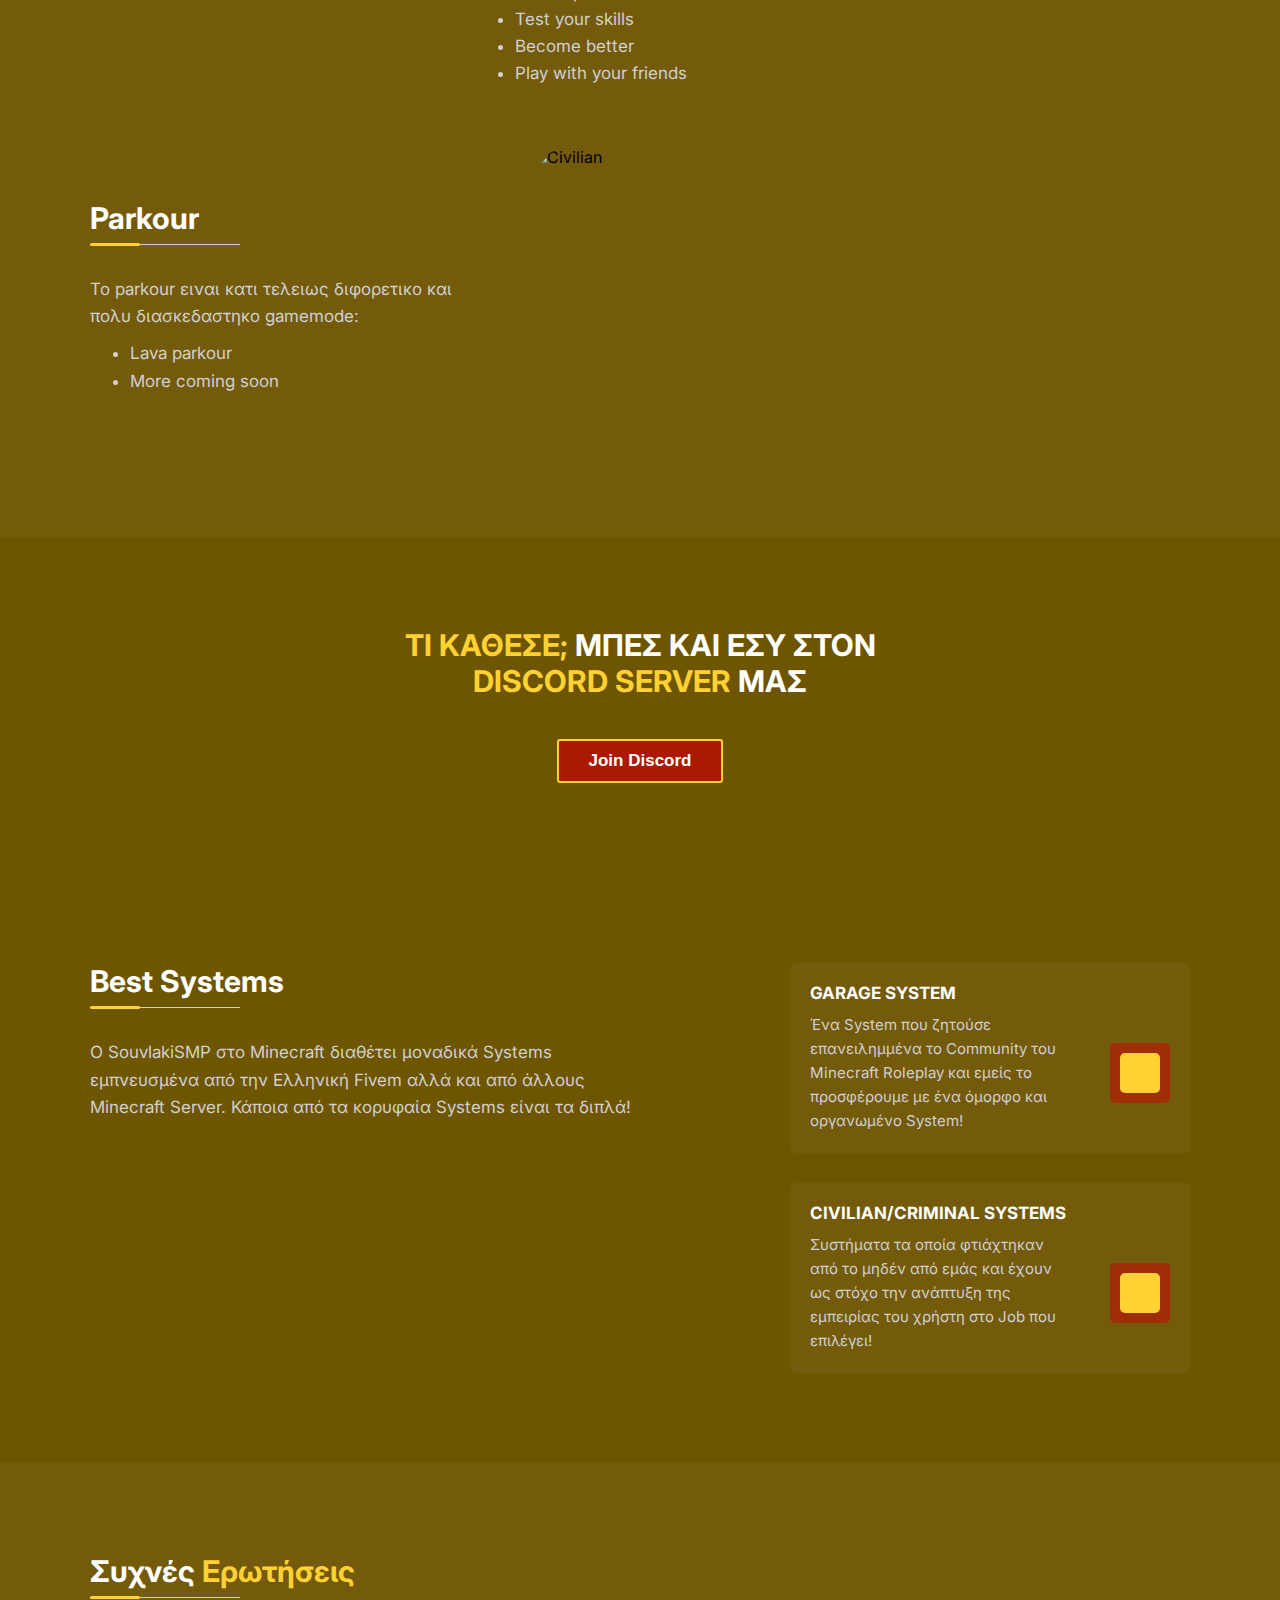
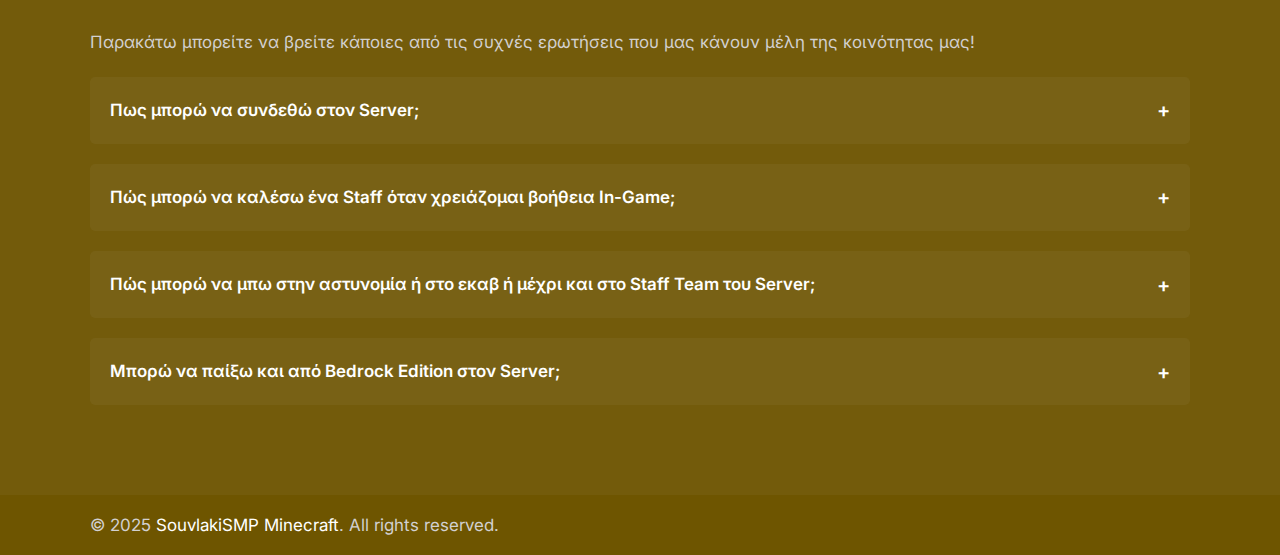
==== commit 440fc1fc: "index.html" ====
--- a/index.html
+++ b/index.html
@@ -107,9 +107,9 @@
                     </p>Το Practice Mode είναι ο χώρος για όσους θέλουν να βελτιωθούν, να ιδρώσουν και να ανεβάσουν το PvP τους σε άλλο επίπεδο. Με σταθερά hits, ισορροπημένα kits και καθαρό gameplay, προσφέρει την εμπειρία που χρειάζεται κάθε παίκτης για να γίνει καλύτερος. Εδώ δεν έχει τύχη – μόνο skill.</p>
                         <ul class="services">
                             <li class="service">νέο Map</li>
-                            <li class="service">Διάφορες Περιοχές</li>
-                            <li class="service">Εβδομαδιαία Events</li>
-                            <li class="service">Και πολλά άλλα!</li>
+                            <li class="service">Test your skills</li>
+                            <li class="service">Become better</li>
+                            <li class="service">Play with your friends</li>
                         </ul>
                     </div>
                 </div>
@@ -119,15 +119,13 @@
                 <img src="images/civilian.png" alt="Civilian">
 
                 <div class="info">
-                    <h2 class="section-title">Civilians
+                    <h2 class="section-title">Parkour
                     </h2>
                     <div class="game-description">
-                        <p>Στην πόλη μας υπάρχει πέρα από την εγκληματικότητα και το Civilian Roleplay, δίνοντας την ευκαιρία στον καθένα να ξεκινήσει το δικό του Job με την παρέα του. Το Civilian Roleplay επίσης έχει:</p>
+                        <p>Το parkour ειναι κατι τελειως διφορετικο και πολυ διασκεδαστηκο gamemode:</p>
                         <ul class="services">
-                            <li class="service">Job Center</li>
-                            <li class="service">Μεγάλη Πόλη</li>
-                            <li class="service">Νέα Job Systems</li>
-                            <li class="service">Και πολλά άλλα!</li>
+                            <li class="service">Lava parkour</li>
+                            <li class="service">More coming soon</li>
                         </ul>
                     </div>
                 </div>
@@ -138,7 +136,7 @@
     <!--Discord-->
     <section id="discord">
         <div class="content">
-            <h2 class="section-title"><span>ΤΙ ΠΕΡΙΜΈΝΕΙΣ;</span> ΜΠΕΣ ΚΑΙ ΕΣΥ ΣΤΟΝ<br> <span>DISCORD SERVER</span> ΜΑΣ</h2>
+            <h2 class="section-title"><span>ΤI ΚΑΘΕΣΕ;</span> ΜΠΕΣ ΚΑΙ ΕΣΥ ΣΤΟΝ<br> <span>DISCORD SERVER</span> ΜΑΣ</h2>
             <a href="https://dsc.gg/souvlaki" class="discord-link"><button class="join-discord">Join Discord</button></a>
         </div>
     </section>
@@ -240,7 +238,7 @@
         <p class="copyright">&copy; 2025 <span class="server-name-footer">SouvlakiSMP Minecraft</span>. All rights reserved.</p>
         <div class="social-links">
             <a href="https://www.tiktok.com/@souvlaki_smp" class="link tiktok-link"><i class="fa-brands fa-tiktok"></i></a>
-            <a href="https://discord.gg/XGAUFCphBN" class="link discord-link-footer"><i class="fa-brands fa-discord"></i></a>
+            <a href="https://discord.com/invite/7Sh2D8tJkM" class="link discord-link-footer"><i class="fa-brands fa-discord"></i></a>
         </div>
     </footer>
 </body>
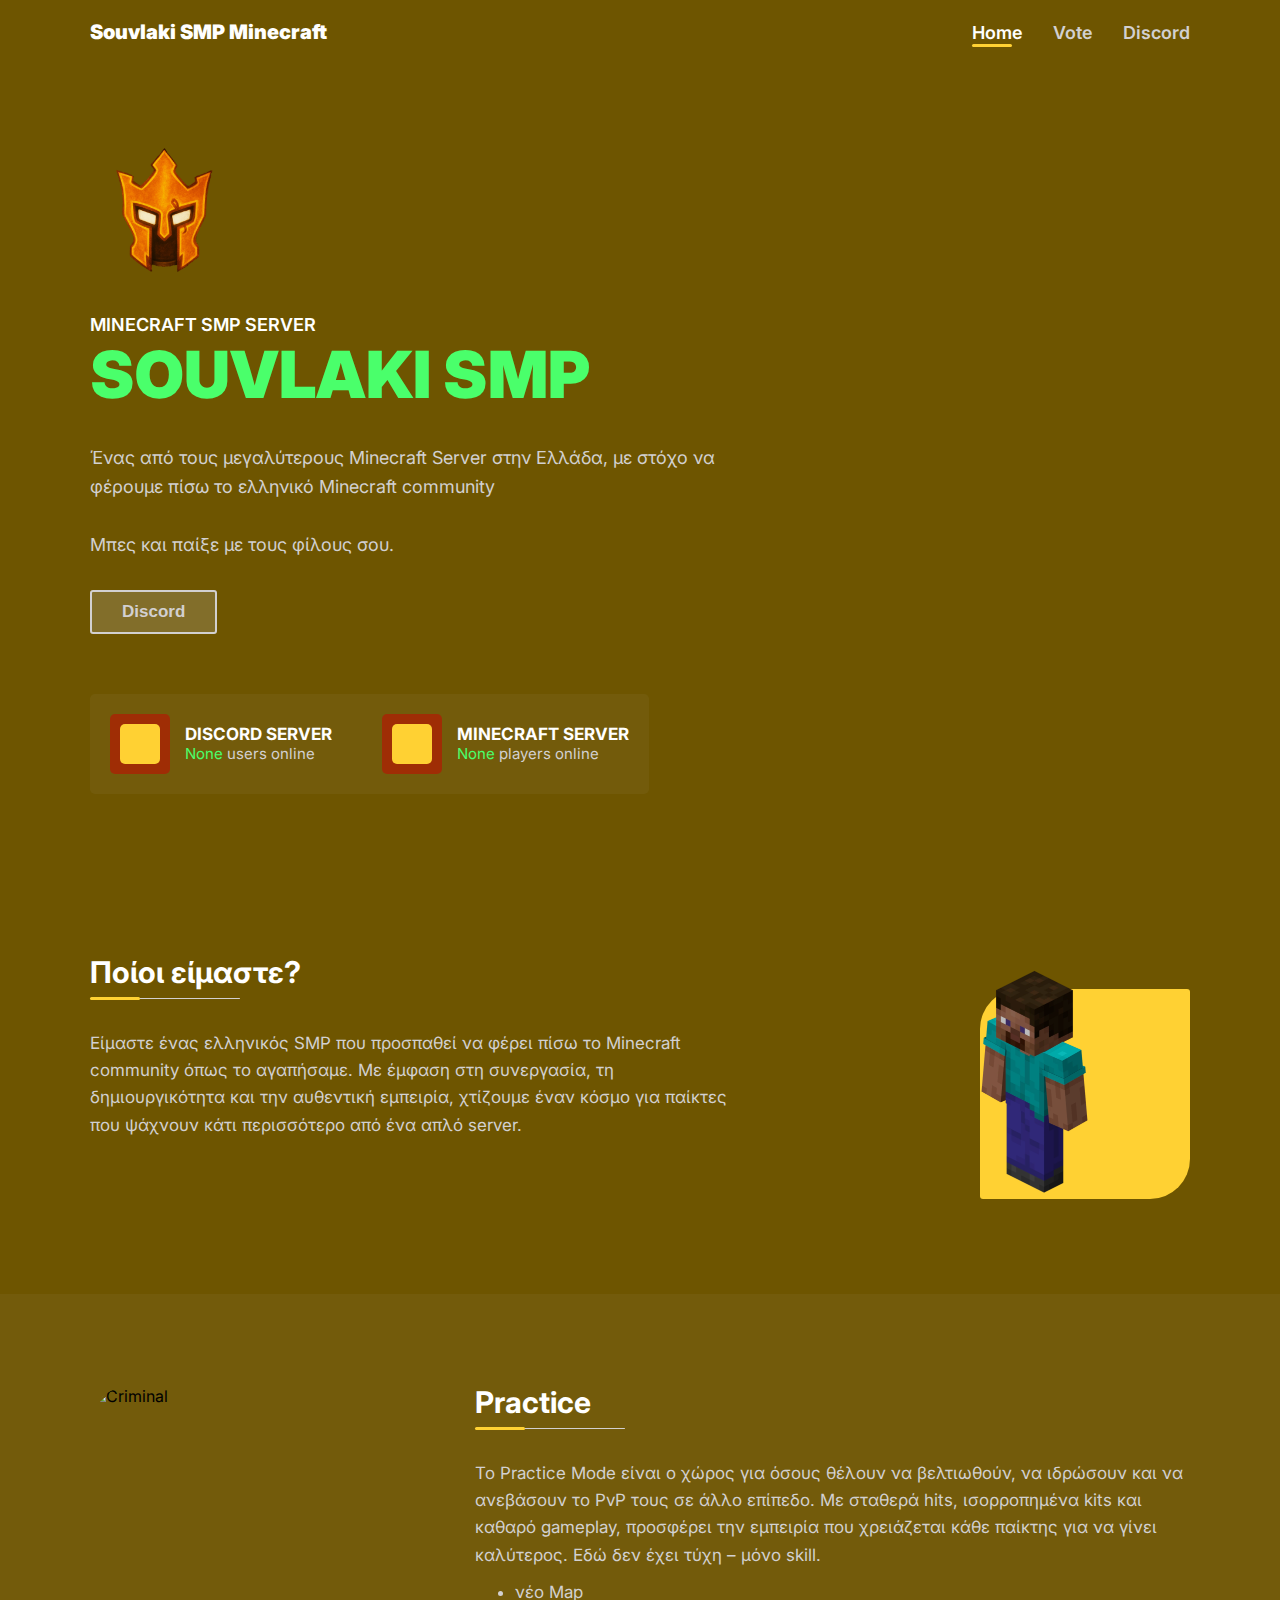
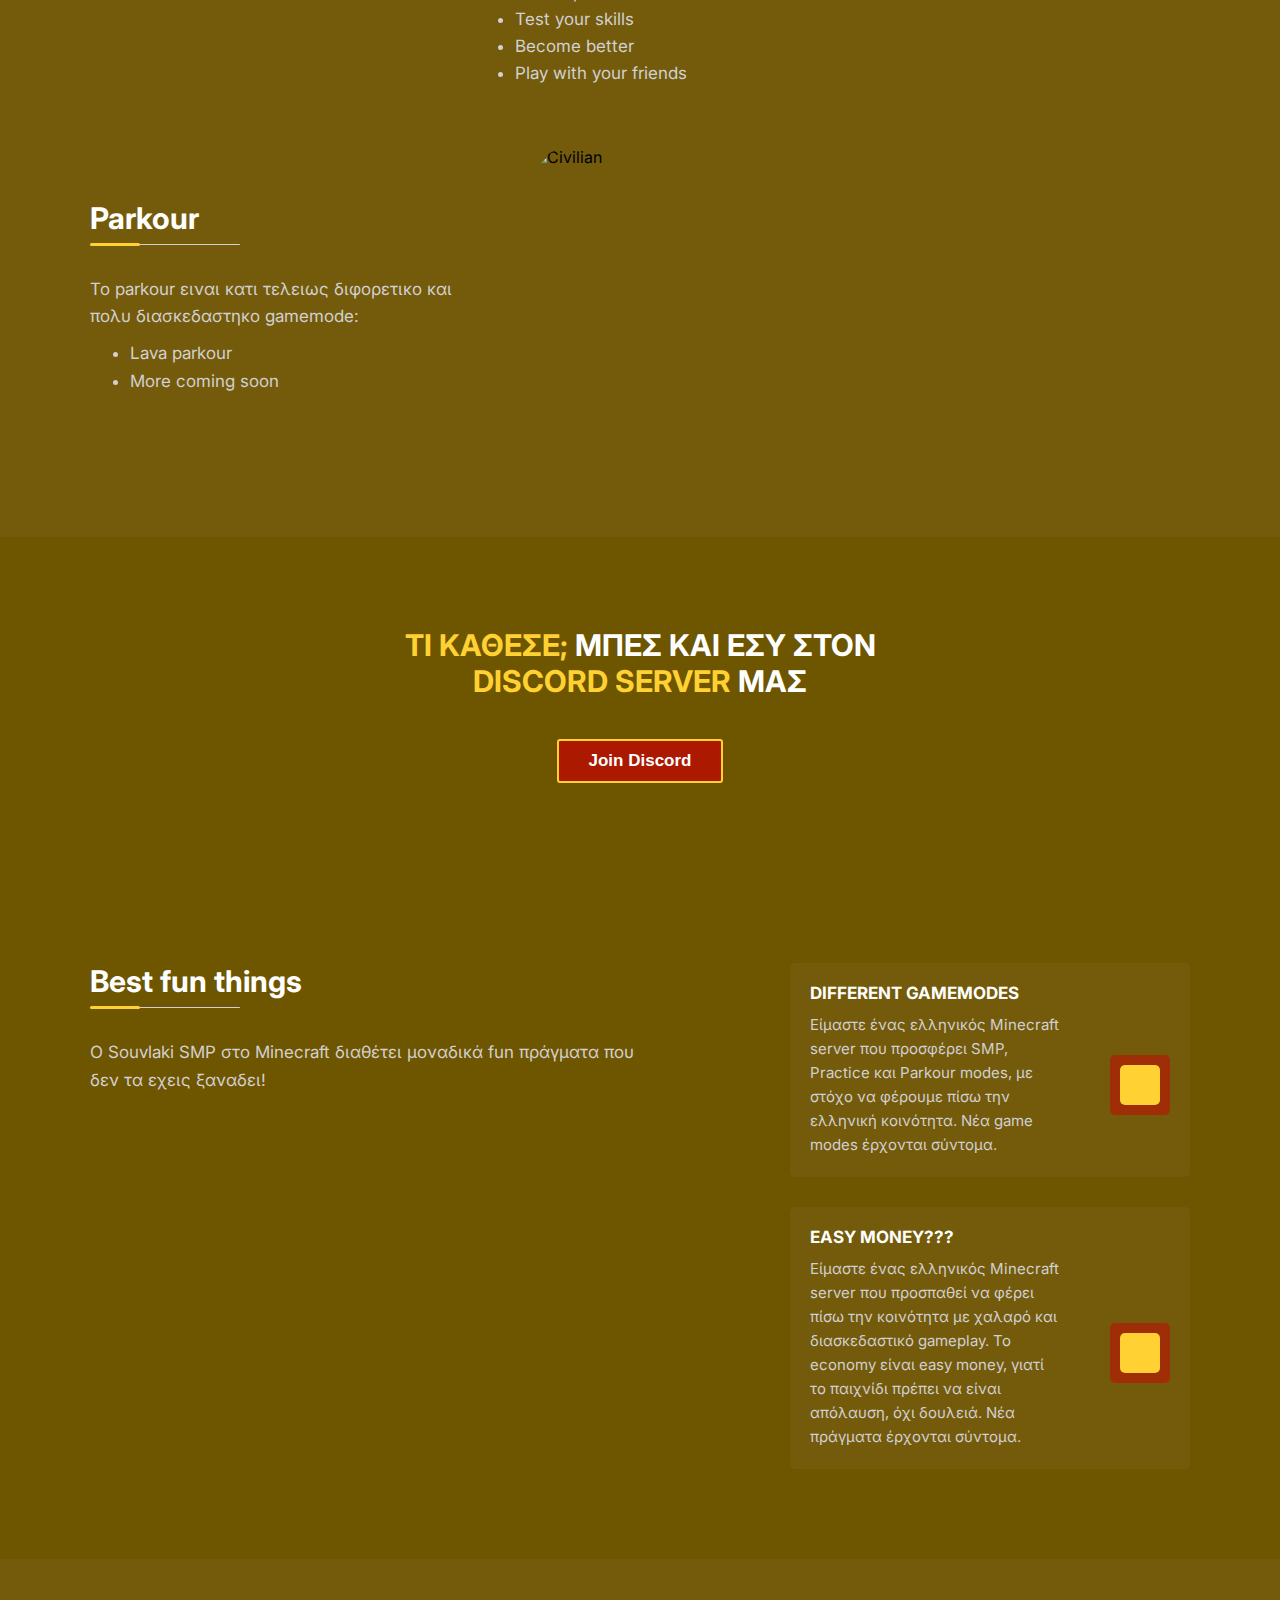
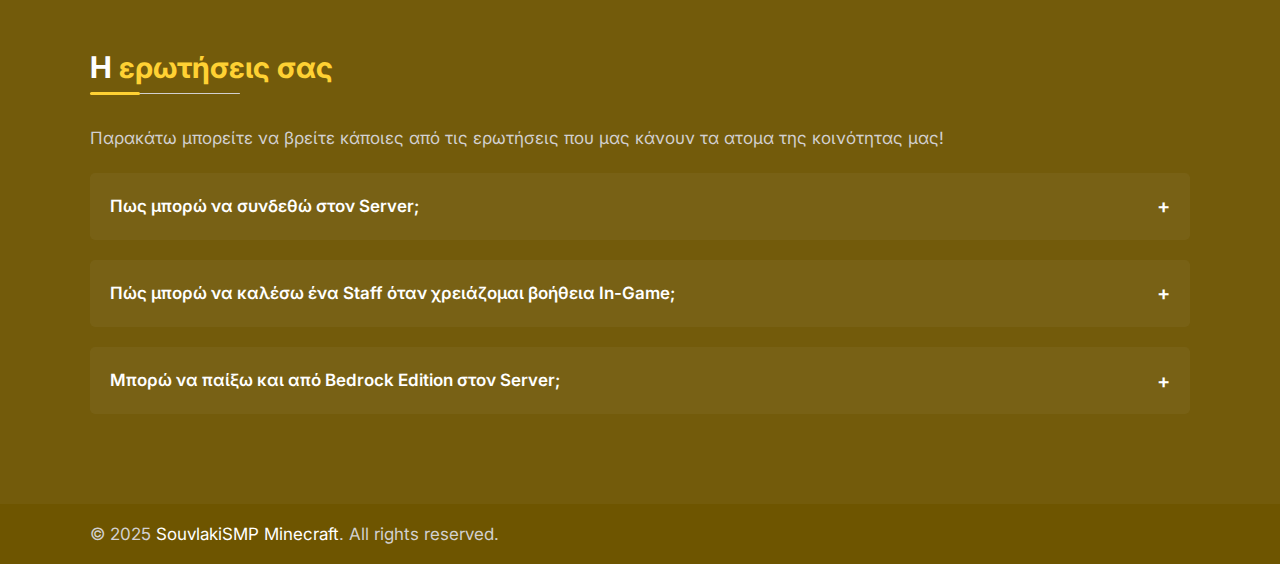
==== commit 0f7a58f7: "index.html" ====
--- a/index.html
+++ b/index.html
@@ -145,16 +145,16 @@
     <section id="vote">
         <div class="content">
             <div class="info">
-                <h2 class="section-title">Best Systems</h2>
-                <p class="section-description">Ο  SouvlakiSMP στο Minecraft διαθέτει μοναδικά Systems εμπνευσμένα από την Ελληνική Fivem αλλά και από άλλους Minecraft Server. Κάποια από τα κορυφαία Systems είναι τα διπλά!</p>
+                <h2 class="section-title">Best fun things</h2>
+                <p class="section-description">Ο Souvlaki SMP στο Minecraft διαθέτει μοναδικά fun πράγματα που δεν τα εχεις ξαναδει!</p>
             </div>
 
             <div class="links voteLinks">
                 <a href="#" class="url">
                     <div class="link">
-                        <h5>garage system</h5>
+                        <h5>Different gamemodes</h5>
                         <div class="link-description">
-                            <p class="description">Ένα System που ζητούσε επανειλημμένα το Community του Minecraft Roleplay και εμείς το προσφέρουμε με ένα όμορφο και οργανωμένο System!</p>
+                            <p class="description">Είμαστε ένας ελληνικός Minecraft server που προσφέρει SMP, Practice και Parkour modes, με στόχο να φέρουμε πίσω την ελληνική κοινότητα. Νέα game modes έρχονται σύντομα.</p>
                             <div class="icon">
                                 <i class="fa-solid fa-circle-arrow-right"></i>
                             </div>
@@ -164,9 +164,9 @@
 
                 <a href="#" class="url">
                     <div class="link">
-                        <h5>Civilian/Criminal Systems</h5>
+                        <h5>Easy money???</h5>
                         <div class="link-description">
-                            <p class="description">Συστήματα τα οποία φτιάχτηκαν από το μηδέν από εμάς και έχουν ως στόχο την ανάπτυξη της εμπειρίας του χρήστη στο Job που επιλέγει!</p>
+                            <p class="description">Είμαστε ένας ελληνικός Minecraft server που προσπαθεί να φέρει πίσω την κοινότητα με χαλαρό και διασκεδαστικό gameplay. Το economy είναι easy money, γιατί το παιχνίδι πρέπει να είναι απόλαυση, όχι δουλειά. Νέα πράγματα έρχονται σύντομα.</p>
                             <div class="icon">
                                 <i class="fa-solid fa-circle-arrow-right"></i>
                             </div>
@@ -181,8 +181,8 @@
     <section id="faq">
         <div class="content">
             <div class="info">
-                <h2 class="section-title">Συχνές <span>Ερωτήσεις</span></h2>
-                <p class="section-description">Παρακάτω μπορείτε να βρείτε κάποιες από τις συχνές ερωτήσεις που μας κάνουν μέλη της κοινότητας μας!</p>
+                <h2 class="section-title">H <span>ερωτήσεις σας</span></h2>
+                <p class="section-description">Παρακάτω μπορείτε να βρείτε κάποιες από τις ερωτήσεις που μας κάνουν τα ατομα της κοινότητας μας!</p>
             </div>
 
             <div class="accordion faqList">
@@ -192,7 +192,7 @@
                     </div>
                     <div class="accordion-item-body">
                         <div class="accordion-item-body-content">
-                            Κατεβάζοντας το Launcher από το παραπάνω κουμπί της ιστοσελίδας (σε περίπτωση που δεν έχετε Java πρέπει να κατεβάσετε και το Java - είναι το διπλανό κουμπί). Αυτόματα όταν κατεβάσετε το Launcher θα σας κατέβουν τα αρχεία του Server. Τέλος τρέχοντας το Launcher και πατώντας το κουμπί Connect μπαίνετε στον Server μας!
+                            Για να μπεις στον Souvlaki Server, άνοιξε το Minecraft, πήγαινε στο Multiplayer και πρόσθεσε τον server με την IP souvlaki.mc-play.xyz. Υποστηρίζουμε έκδοση 1.21.4 και κάτω, οπότε μπορείς να μπεις εύκολα με όποια έκδοση χρησιμοποιείς. Αν έχεις κάποιο πρόβλημα, μπορείς πάντα να απευθυνθείς στην κοινότητά μας ή στο Discord. Σε περιμένουμε μέσα!
                         </div>
                     </div>
                 </div>
@@ -203,18 +203,7 @@
                     </div>
                     <div class="accordion-item-body">
                         <div class="accordion-item-body-content">
-                            Μπορείς να κάνεις το command /report και κάποιο staff θα σε εξυπηρέτηση σύντομα.
-                        </div>
-                    </div>
-                </div>
-
-                <div class="accordion-item">
-                    <div class="accordion-item-header">
-                        Πώς μπορώ να μπω στην αστυνομία ή στο εκαβ ή μέχρι και στο Staff Team του Server;
-                    </div>
-                    <div class="accordion-item-body">
-                        <div class="accordion-item-body-content">
-                            Κάνοντας μια αίτηση. Τις αιτήσεις μπορείς να τις βρεις στον Discord Server μας.
+                            Μπορείς να πας call support στο discord server και κάποιο staff θα σε εξυπηρέτηση σύντομα.
                         </div>
                     </div>
                 </div>
@@ -225,7 +214,7 @@
                     </div>
                     <div class="accordion-item-body">
                         <div class="accordion-item-body-content">
-                            Δυστυχώς δεν μπορείς να παίξεις καθώς το λογισμικό του Server δεν υποστηρίζει αυτήν την λειτουργία προς το παρόν.
+                            Για να μπεις στον Souvlaki Server, απλά πρόσθεσέ τον στη λίστα με τους servers σου και μπες μέσα. Σύντομα θα υποστηρίζεται και η Bedrock Edition, μόλις ολοκληρωθούν οι απαραίτητες δοκιμές. Μείνε συντονισμένος για updates και νέα features!
                         </div>
                     </div>
                 </div>
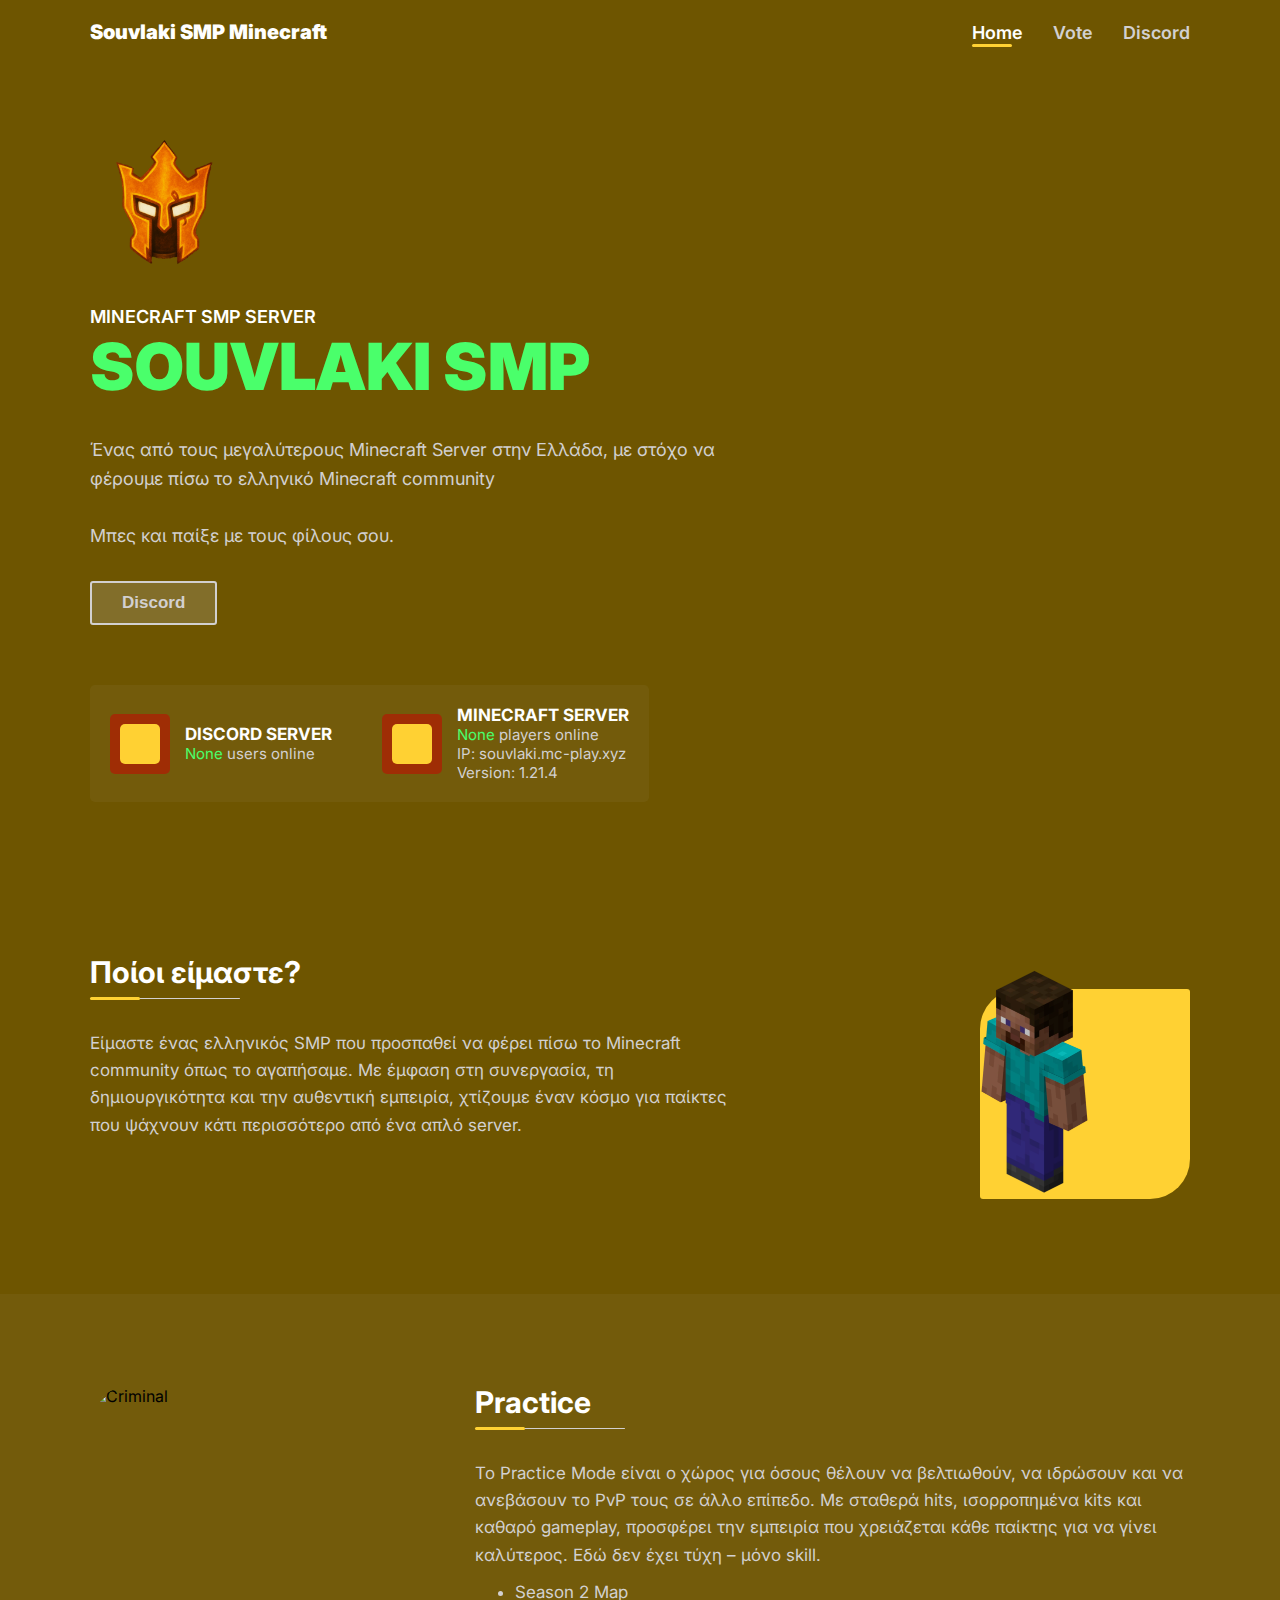
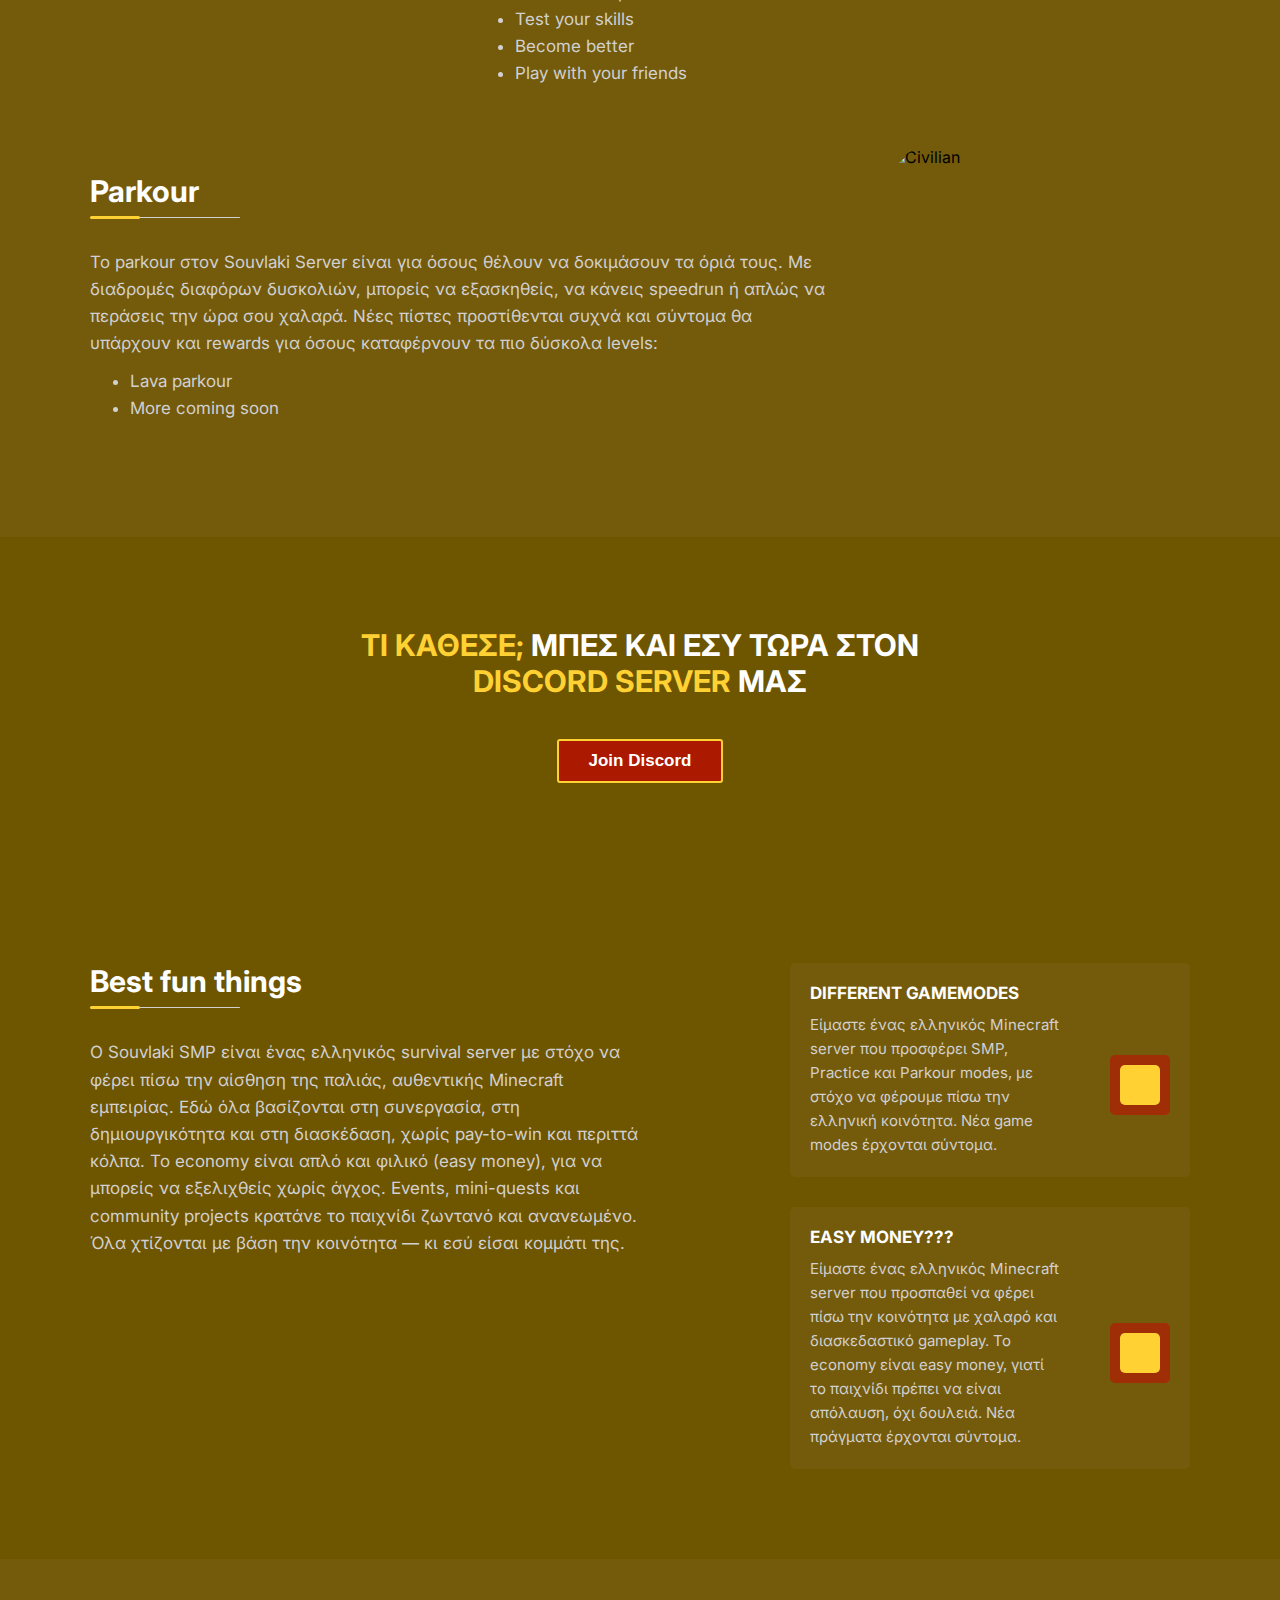
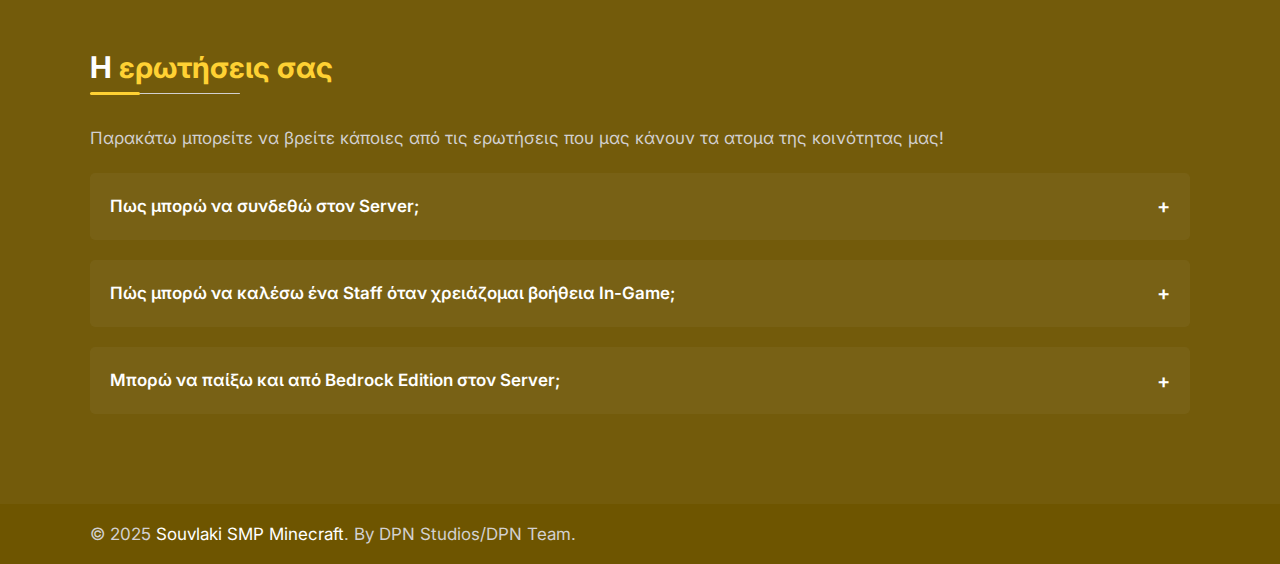
==== commit f829aef0: "index.html" ====
--- a/index.html
+++ b/index.html
@@ -6,13 +6,13 @@
     <meta http-equiv="X-UA-Compatible" content="ie=edge">
 
     <link rel="icon" href="images/logo.png">
-    <meta name="description" content="One of the best Greek Minecraft Servers in Greece!">
-    <meta name="author" content="DPN">
+    <meta name="description" content="One of the best Greek Minecraft Servers in Greece, join now with the IP: souvlaki.mc-play.xyz!">
+    <meta name="author" content="Souvlakis">
 
     <link rel="stylesheet" href="global.css">
     <link rel="stylesheet" href="home.css">
 
-    <title>Souvlaki SMP Minecraft | Home</title>
+    <title>Souvlaki SMP | Home</title>
 </head>
 <body>
     <!--Navbar-->
@@ -20,7 +20,7 @@
         <div class="menu-mobile">
             <a href='/'>
                 <div class="logo">
-                    <h3 class="server-name">ExampleName</h3>
+                    <h3 class="server-name">Souvlaki SMP</h3>
                 </div>
             </a>
 
@@ -30,7 +30,7 @@
         </div>
         <div class="links">
             <a href="#" class="link active">Home</a>
-            <a class='link' href='/wiki'>Vote</a>
+            <a class='link' href='https://minecraft-mp.com/server/341154/vote/'>Vote</a>
             <a href="https://dsc.gg/souvlaki" class="link">Discord</a>
         </div>
     </div>
@@ -73,6 +73,8 @@
                         <div class="texts">
                             <h5 class="stat-title">Minecraft server</h5>
                             <p><span class="stat-number minecraft-online-players">None</span> players online</p>
+                            <p>IP: souvlaki.mc-play.xyz</p>
+                            <p>Version: 1.21.4</p>
                         </div>
                     </div>
                 </div>
@@ -106,7 +108,7 @@
                     <div class="game-description">
                     </p>Το Practice Mode είναι ο χώρος για όσους θέλουν να βελτιωθούν, να ιδρώσουν και να ανεβάσουν το PvP τους σε άλλο επίπεδο. Με σταθερά hits, ισορροπημένα kits και καθαρό gameplay, προσφέρει την εμπειρία που χρειάζεται κάθε παίκτης για να γίνει καλύτερος. Εδώ δεν έχει τύχη – μόνο skill.</p>
                         <ul class="services">
-                            <li class="service">νέο Map</li>
+                            <li class="service">Season 2 Map</li>
                             <li class="service">Test your skills</li>
                             <li class="service">Become better</li>
                             <li class="service">Play with your friends</li>
@@ -122,7 +124,7 @@
                     <h2 class="section-title">Parkour
                     </h2>
                     <div class="game-description">
-                        <p>Το parkour ειναι κατι τελειως διφορετικο και πολυ διασκεδαστηκο gamemode:</p>
+                        <p>Το parkour στον Souvlaki Server είναι για όσους θέλουν να δοκιμάσουν τα όριά τους. Με διαδρομές διαφόρων δυσκολιών, μπορείς να εξασκηθείς, να κάνεις speedrun ή απλώς να περάσεις την ώρα σου χαλαρά. Νέες πίστες προστίθενται συχνά και σύντομα θα υπάρχουν και rewards για όσους καταφέρνουν τα πιο δύσκολα levels:</p>
                         <ul class="services">
                             <li class="service">Lava parkour</li>
                             <li class="service">More coming soon</li>
@@ -136,7 +138,7 @@
     <!--Discord-->
     <section id="discord">
         <div class="content">
-            <h2 class="section-title"><span>ΤI ΚΑΘΕΣΕ;</span> ΜΠΕΣ ΚΑΙ ΕΣΥ ΣΤΟΝ<br> <span>DISCORD SERVER</span> ΜΑΣ</h2>
+            <h2 class="section-title"><span>ΤI ΚΑΘΕΣΕ;</span> ΜΠΕΣ ΚΑΙ ΕΣΥ ΤΩΡΑ ΣΤΟΝ<br> <span>DISCORD SERVER</span> ΜΑΣ</h2>
             <a href="https://dsc.gg/souvlaki" class="discord-link"><button class="join-discord">Join Discord</button></a>
         </div>
     </section>
@@ -146,7 +148,11 @@
         <div class="content">
             <div class="info">
                 <h2 class="section-title">Best fun things</h2>
-                <p class="section-description">Ο Souvlaki SMP στο Minecraft διαθέτει μοναδικά fun πράγματα που δεν τα εχεις ξαναδει!</p>
+                <p class="section-description">Ο Souvlaki SMP είναι ένας ελληνικός survival server με στόχο να φέρει πίσω την αίσθηση της παλιάς, αυθεντικής Minecraft εμπειρίας. Εδώ όλα βασίζονται στη συνεργασία, στη δημιουργικότητα και στη διασκέδαση, χωρίς pay-to-win και περιττά κόλπα.
+
+Το economy είναι απλό και φιλικό (easy money), για να μπορείς να εξελιχθείς χωρίς άγχος. Events, mini-quests και community projects κρατάνε το παιχνίδι ζωντανό και ανανεωμένο.
+
+Όλα χτίζονται με βάση την κοινότητα — κι εσύ είσαι κομμάτι της.</p>
             </div>
 
             <div class="links voteLinks">
@@ -214,7 +220,7 @@
                     </div>
                     <div class="accordion-item-body">
                         <div class="accordion-item-body-content">
-                            Για να μπεις στον Souvlaki Server, απλά πρόσθεσέ τον στη λίστα με τους servers σου και μπες μέσα. Σύντομα θα υποστηρίζεται και η Bedrock Edition, μόλις ολοκληρωθούν οι απαραίτητες δοκιμές. Μείνε συντονισμένος για updates και νέα features!
+                            Σύντομα θα υποστηρίζεται και η Bedrock Edition, μόλις ολοκληρωθούν οι απαραίτητες δοκιμές. Μείνε συντονισμένος για updates και νέα features!
                         </div>
                     </div>
                 </div>
@@ -224,7 +230,7 @@
 
     <!--Footer-->
     <footer id="footer">
-        <p class="copyright">&copy; 2025 <span class="server-name-footer">SouvlakiSMP Minecraft</span>. All rights reserved.</p>
+        <p class="copyright">&copy; 2025 <span class="server-name-footer">Souvlaki SMP Minecraft</span>. By DPN Studios/DPN Team.</p>
         <div class="social-links">
             <a href="https://www.tiktok.com/@souvlaki_smp" class="link tiktok-link"><i class="fa-brands fa-tiktok"></i></a>
             <a href="https://discord.com/invite/7Sh2D8tJkM" class="link discord-link-footer"><i class="fa-brands fa-discord"></i></a>
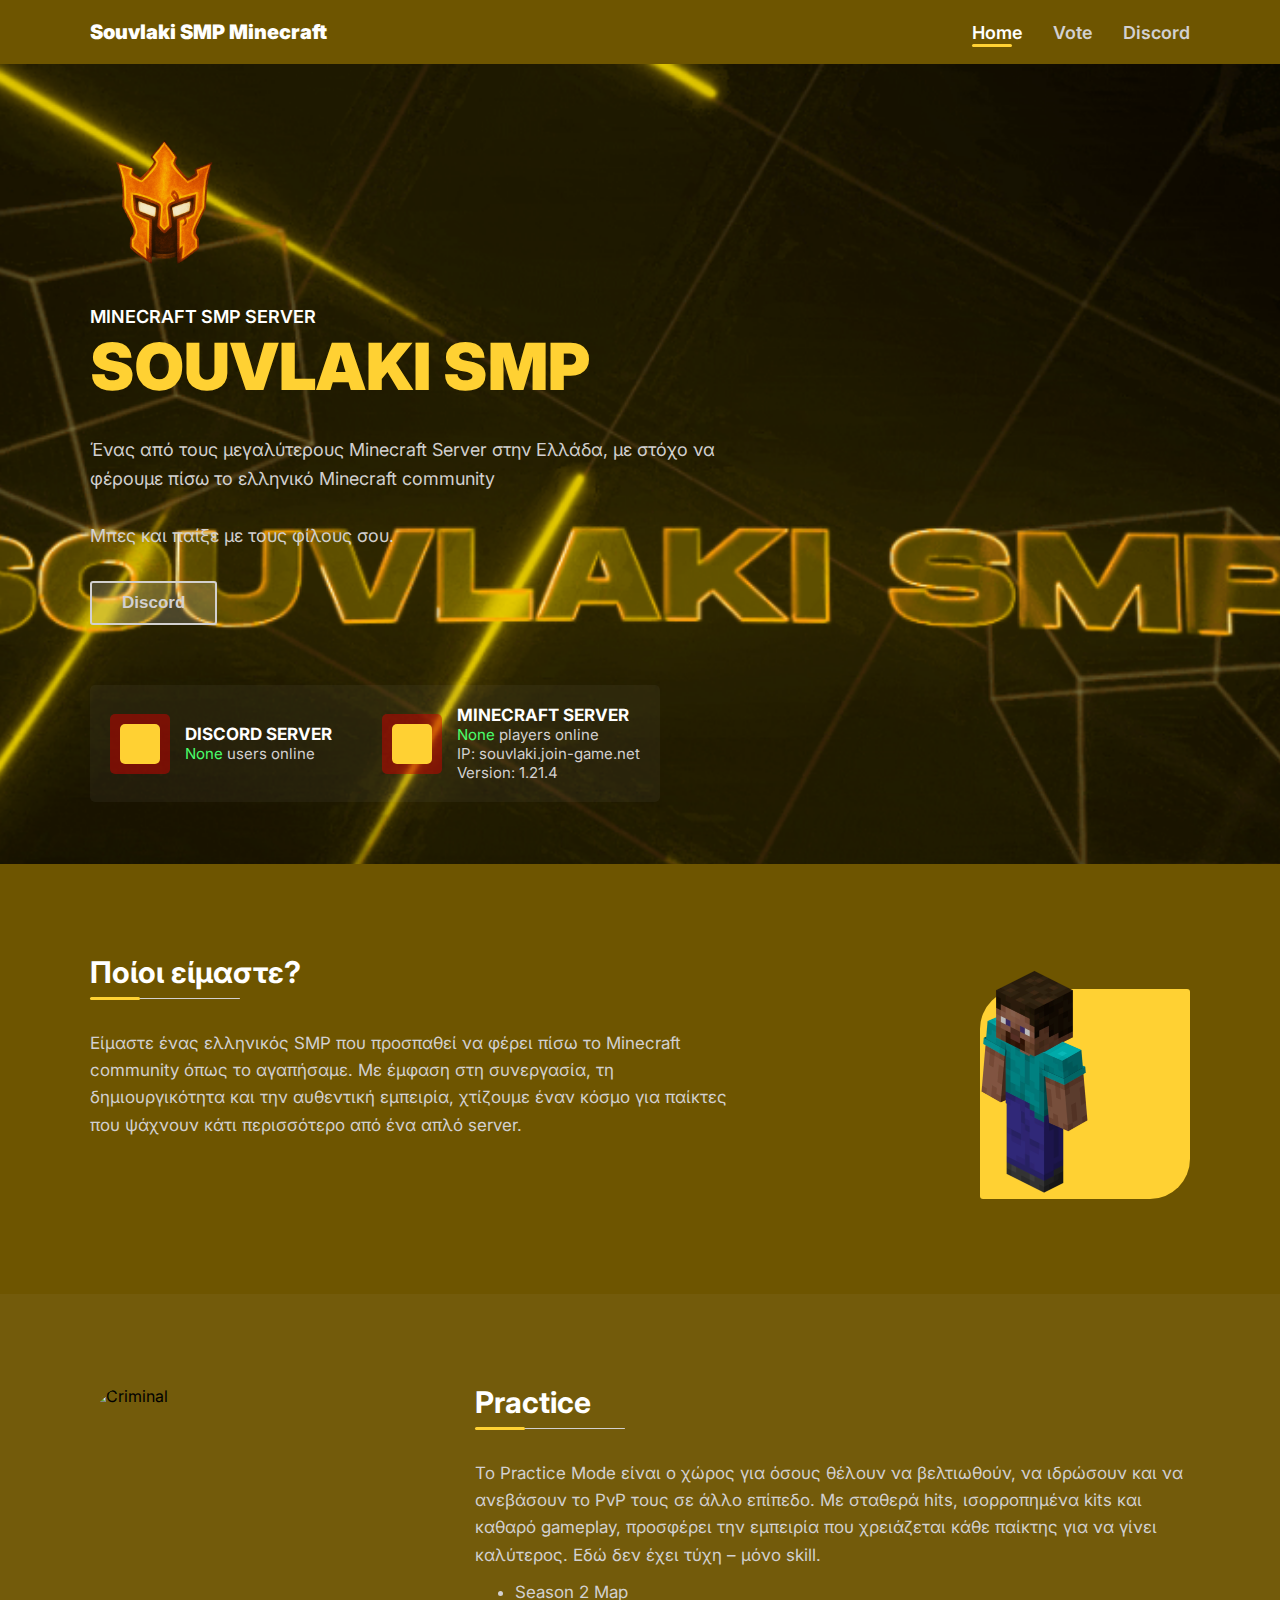
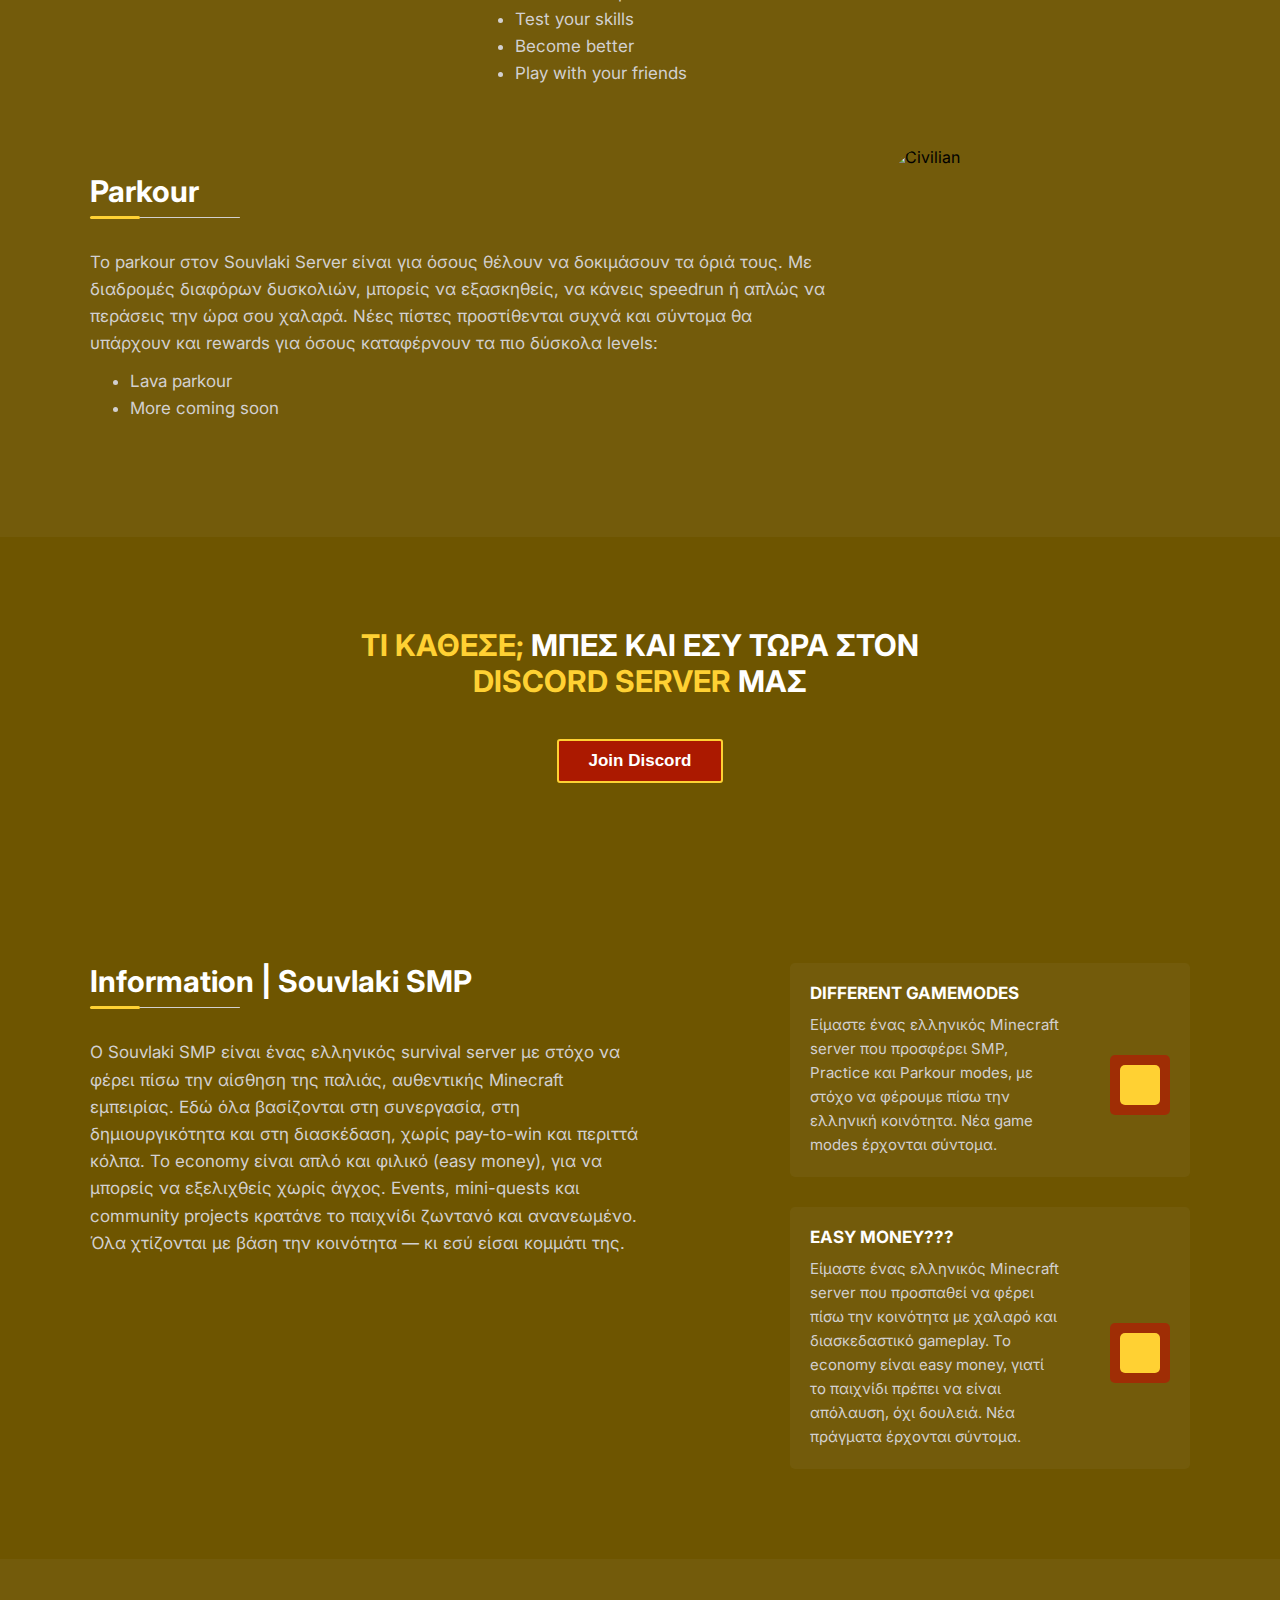
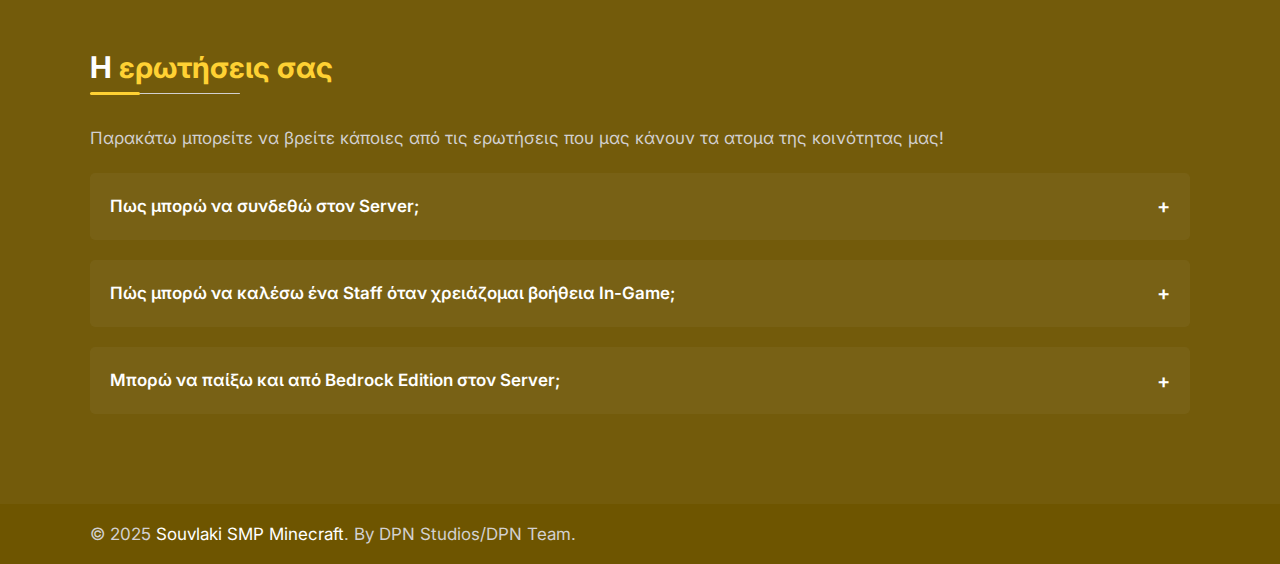
==== commit 1b90ab9a: "index.html" ====
--- a/index.html
+++ b/index.html
@@ -30,7 +30,7 @@
         </div>
         <div class="links">
             <a href="#" class="link active">Home</a>
-            <a class='link' href='https://minecraft-mp.com/server/341154/vote/'>Vote</a>
+            <a class='link' href='https://linktr.ee/souvlakismp'>Vote</a>
             <a href="https://dsc.gg/souvlaki" class="link">Discord</a>
         </div>
     </div>
@@ -42,7 +42,7 @@
                 <img src="images/logo.png" alt="Server logo" class="logo-img logo-img-header">
                 <div class="server-name">
                     <p>Minecraft SMP Server</p>
-                    <h1 class="minecraft-server-ip">144.21.34.231:7055</h1>
+                    <h1 class="minecraft-server-ip">free.eternalhosting.cloud:26955</h1>
                 </div>
                 <p class="server-description">
                     Ένας από τους μεγαλύτερους Minecraft Server στην Ελλάδα, με στόχο να φέρουμε πίσω το ελληνικό Minecraft community
@@ -73,7 +73,7 @@
                         <div class="texts">
                             <h5 class="stat-title">Minecraft server</h5>
                             <p><span class="stat-number minecraft-online-players">None</span> players online</p>
-                            <p>IP: souvlaki.mc-play.xyz</p>
+                            <p>IP: souvlaki.join-game.net</p>
                             <p>Version: 1.21.4</p>
                         </div>
                     </div>
@@ -147,7 +147,7 @@
     <section id="vote">
         <div class="content">
             <div class="info">
-                <h2 class="section-title">Best fun things</h2>
+                <h2 class="section-title">Information | Souvlaki SMP</h2>
                 <p class="section-description">Ο Souvlaki SMP είναι ένας ελληνικός survival server με στόχο να φέρει πίσω την αίσθηση της παλιάς, αυθεντικής Minecraft εμπειρίας. Εδώ όλα βασίζονται στη συνεργασία, στη δημιουργικότητα και στη διασκέδαση, χωρίς pay-to-win και περιττά κόλπα.
 
 Το economy είναι απλό και φιλικό (easy money), για να μπορείς να εξελιχθείς χωρίς άγχος. Events, mini-quests και community projects κρατάνε το παιχνίδι ζωντανό και ανανεωμένο.
--- a/home.css
+++ b/home.css
@@ -2,7 +2,7 @@
 
 /*Header*/
 #header {
-    background: url("images/banner.png") no-repeat fixed center;
+    background: url("images/Banner.png") no-repeat fixed center;
     min-width: 100%;
     min-height: 800px;
     height: 80vh;
@@ -28,7 +28,7 @@
 }
 
 #header .content .left .ip-copied {
-    color: var(--green-color);
+    color: var(--yellow-color);
     background: var(--ip-copied-background);
     padding: 10px 20px;
     width: fit-content;
@@ -65,7 +65,7 @@
 }
 
 #header .content .left .server-name h1 {
-    color: var(--green-color);
+    color: var(--yellow-color);
     text-transform: uppercase;
     font-size: 65px;
     font-weight: 900;
@@ -842,4 +842,4 @@
     #faq .content .info .section-description {
         max-width: 100%;
     }
-}+}
